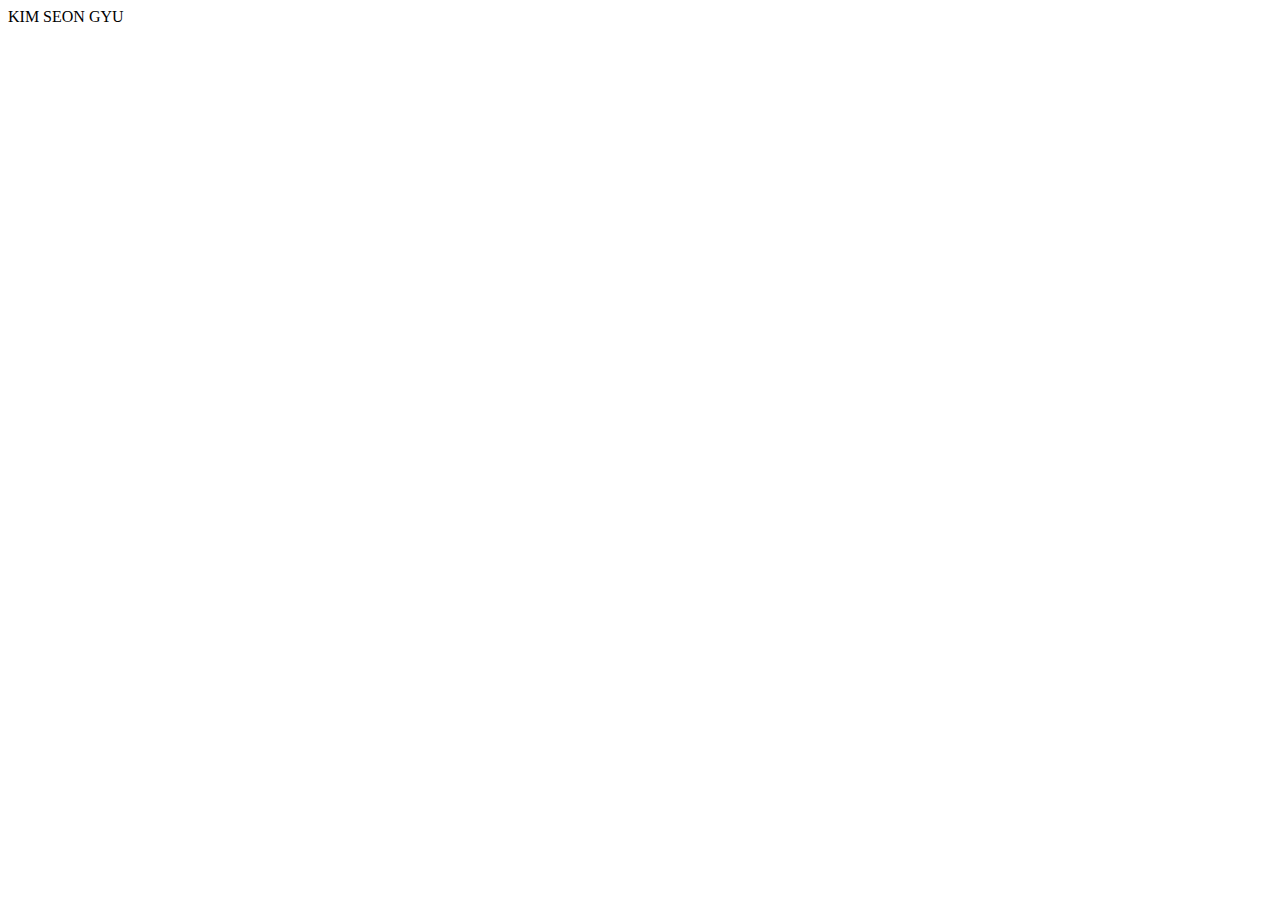
==== index.html @ 933644a3 "Add files via upload" ====
<!DOCTYPE html>
<html lang="ko">
<head>
    <meta charset="UTF-8">
    <meta http-equiv="X-UA-Compatible" content="IE=edge">
    <meta name="viewport" content="width=device-width, initial-scale=1.0">
    <title>  KIM SEON GYU  </title>
</head>
<body>
    KIM SEON GYU 
</body>
</html>
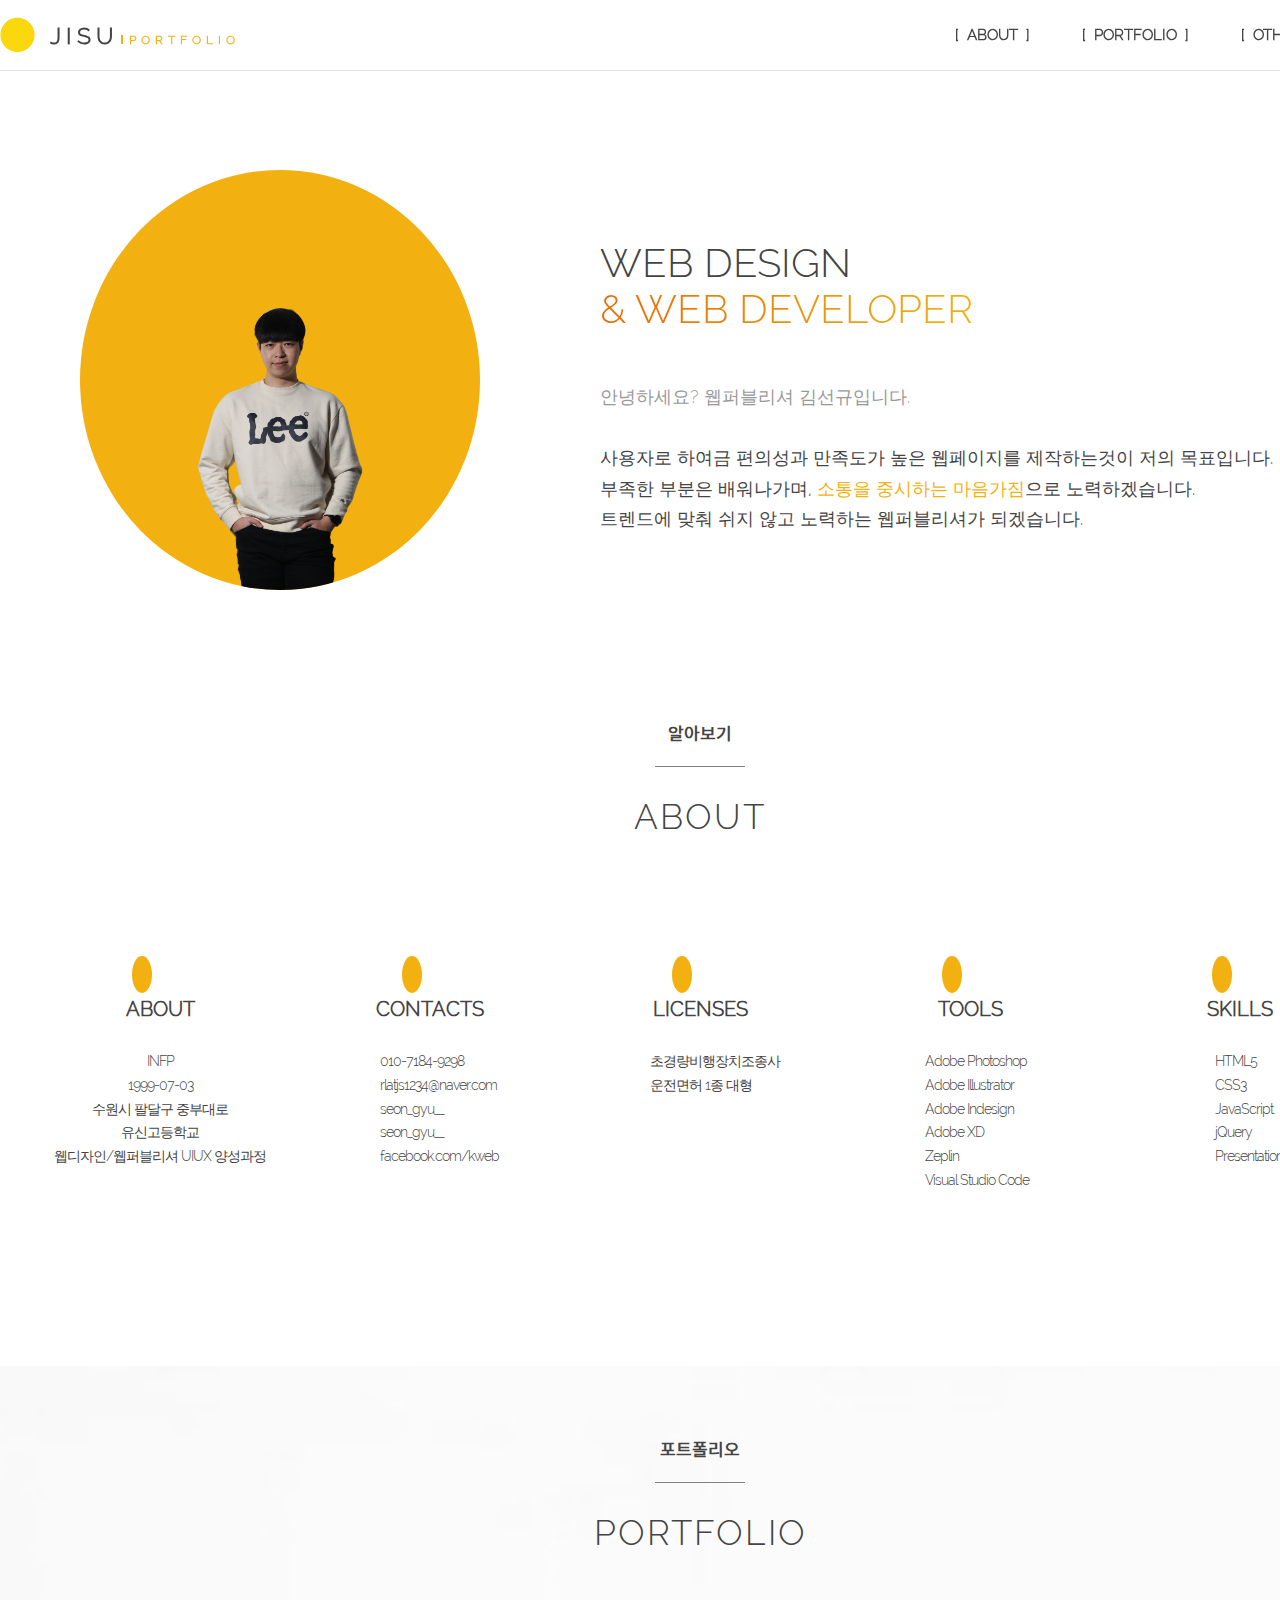
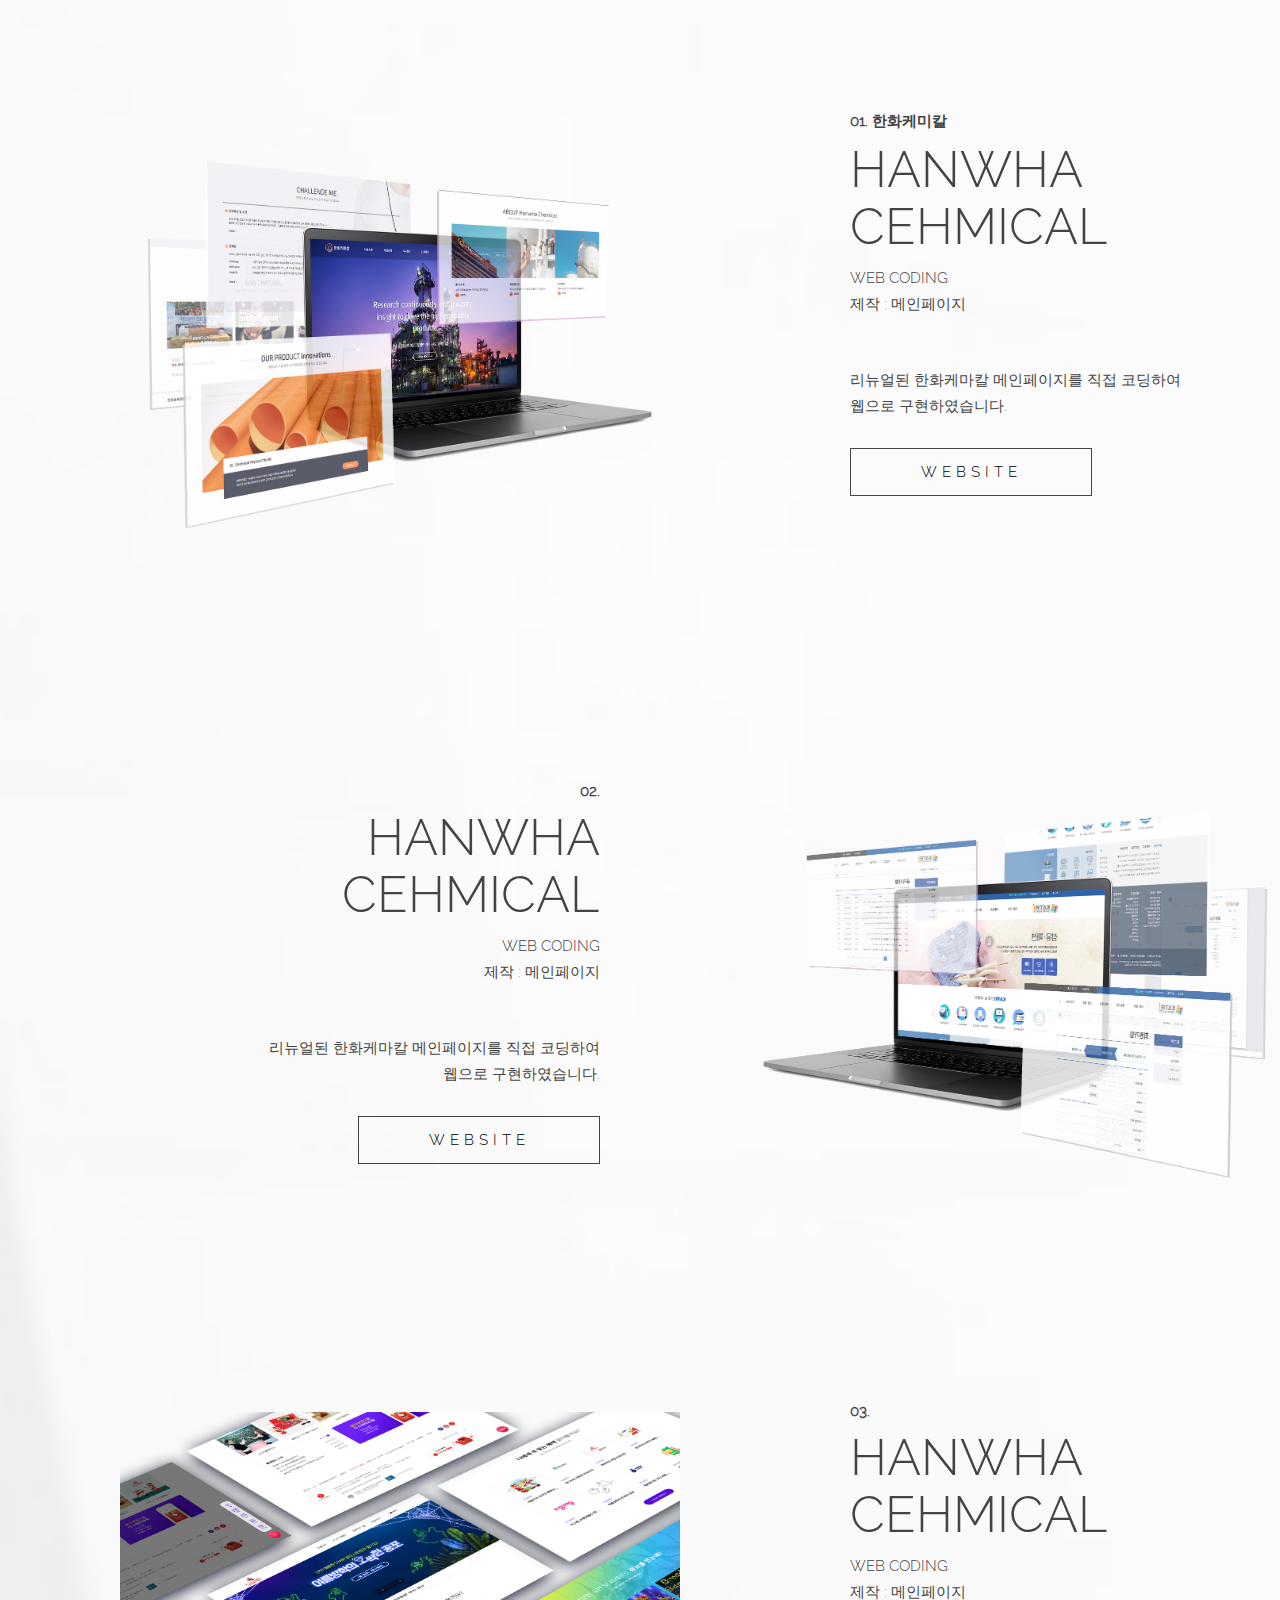
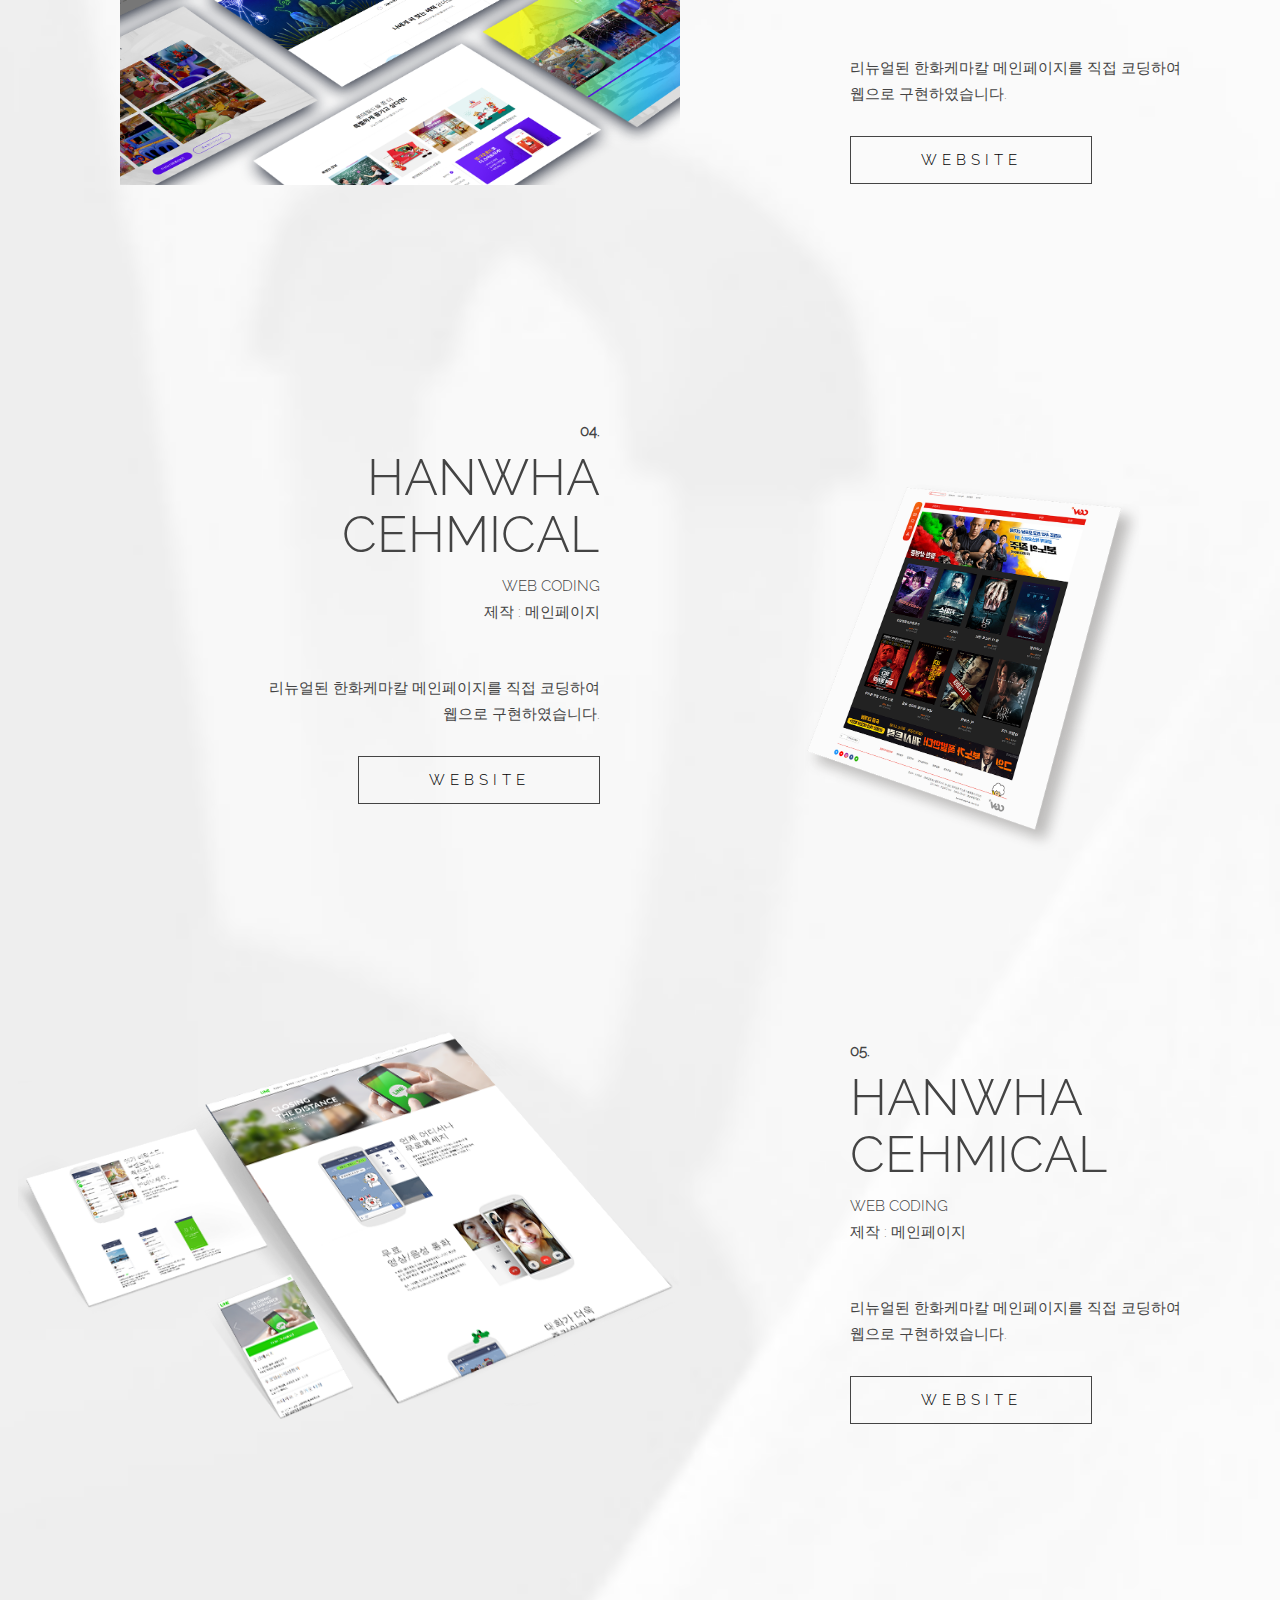
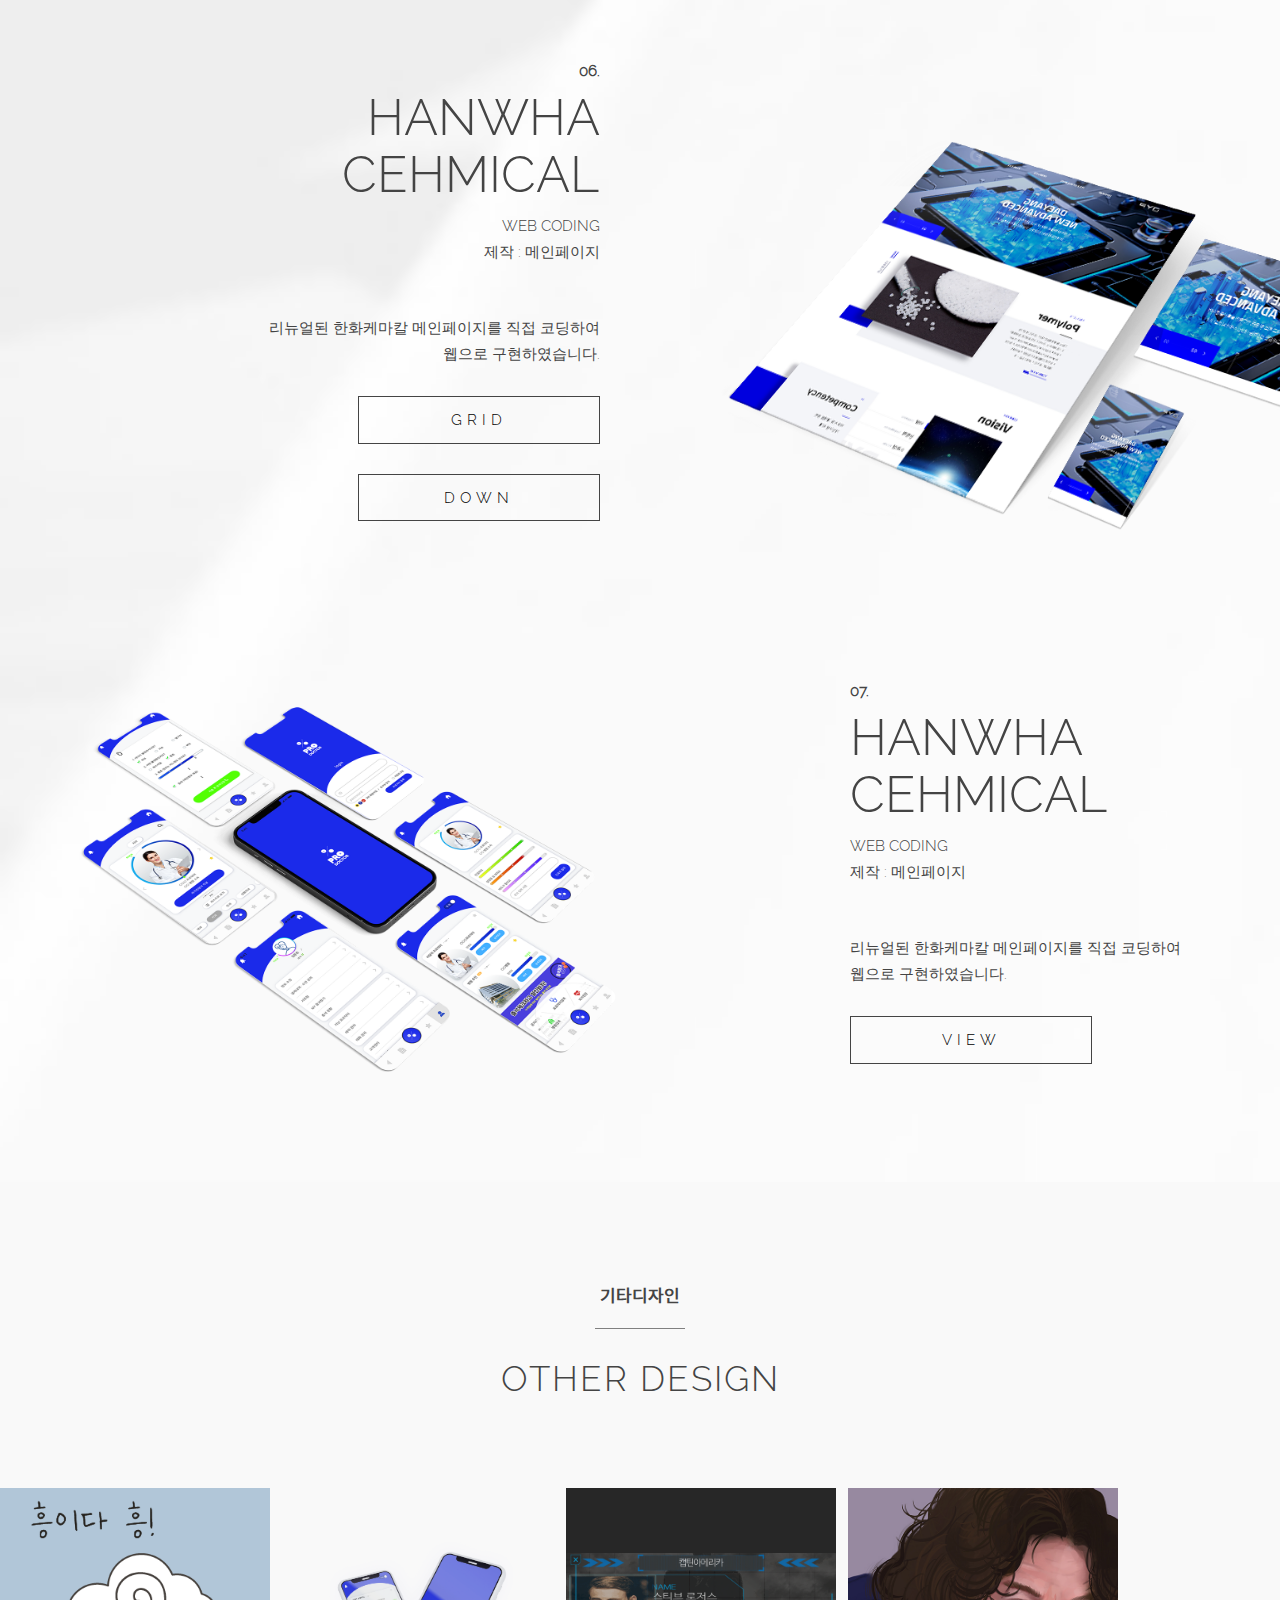
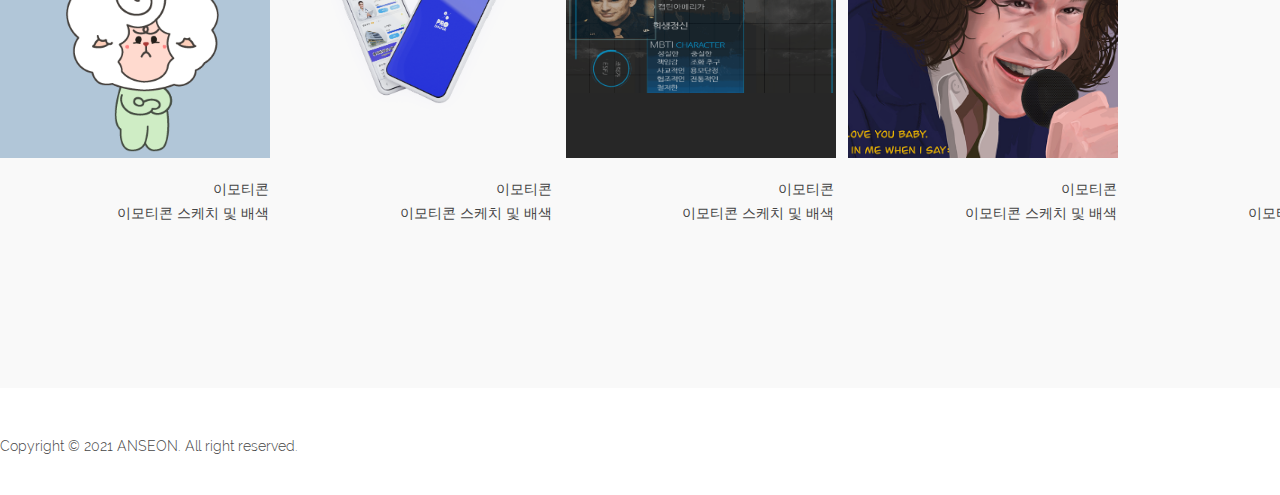
==== commit d3330b83: "Add files via upload" ====
--- a/index.html
+++ b/index.html
@@ -4,9 +4,451 @@
     <meta charset="UTF-8">
     <meta http-equiv="X-UA-Compatible" content="IE=edge">
     <meta name="viewport" content="width=device-width, initial-scale=1.0">
-    <title>  KIM SEON GYU  </title>
-</head>
+    <title> 김선규 - 포트폴리오 </title>
+
+    <link rel="stylesheet" href="http://cdn.jsdelivr.net/npm/xeicon@2.3.3/xeicon.min.css">
+    <link rel="stylesheet" href="./css/style.css">
+    <link rel="shortcut icon" href="./images/fv.png" type="image/x-icon">
+
+    <script src="./js/jquery-1.11.3.js"></script>
+    <!-- 제이쿼리의 animate의 제약사항을 해결해주는 TweenMax -->
+    <script src="https://cdnjs.cloudflare.com/ajax/libs/gsap/1.20.2/TweenMax.min.js"></script>
+    <script src="./js/main.js"></script>
+</head> 
 <body>
-    KIM SEON GYU 
+    <!-- #wrap>header+section#profile+section#skill+section#portfolio+section#etc_main+footer+#popup -->
+    <div id="wrap">
+        <!-- header -->
+        <header>
+            <!-- .header_main>.logo.fl>h1>a>span.logoImg -->
+            <div class="header_main">
+                <!-- logo -->
+                <div class="logo fl">
+                    <h1><a href="index.html"><span class="logoImg"></span>
+                    JISU <span class="pf">PORTFOLIO</span>
+                    </a></h1>
+                </div>
+                <!-- menu -->
+                <!-- ul.nav.fr>li.fl{About} -->
+                <ul class="nav fr">
+                    <li class="fl">[&nbsp;&nbsp;ABOUT&nbsp;&nbsp;]</li>
+                    <li class="fl">[&nbsp;&nbsp;PORTFOLIO&nbsp;&nbsp;]</li>
+                    <li class="fl">[&nbsp;&nbsp;OTHER DESIGN&nbsp;&nbsp;]</li>
+                </ul>
+            </div>
+        </header>
+        <section id="profile">
+           <!-- h2.blind{profile} -->
+           <h2 class="blind">profile</h2>
+           <!-- 사진 + 소개 -->
+           <!-- .profile_main>.p_left.fl -->
+           <div class="profile_main">
+               <!-- 사진 -->
+               <div class="p_left fl">
+                   <h2 class="img blind">사진</h2>
+               </div>
+               <!-- 소개 -->
+               <!-- .p_right.fr>dl>dt+dd -->
+               <div class="p_right fr">
+                   <dl>
+                       <dt> WEB DESIGN <br />
+                        <span>&amp; WEB DEVELOPER </span>
+                       </dt>
+
+                       <dd>
+                        <span class="intro">
+                            안녕하세요?
+                            웹퍼블리셔 김선규입니다. 
+                        </span>
+                        <br />
+                        <br />
+                        사용자로 하여금 편의성과 만족도가 높은 웹페이지를 
+                        제작하는것이 저의 목표입니다. <br />
+                        부족한 부분은 배워나가며, 
+                        <span>소통을 중시하는 마음가짐</span>으로 노력하겠습니다. 
+                        <br />
+                        트렌드에 맞춰 쉬지 않고 노력하는 웹퍼블리셔가 되겠습니다.
+
+                       </dd>
+                   </dl>
+               </div>
+           </div>
+        </section>
+        <section id="skill">
+            <!-- 연락처, sns, 자격증,사용툴, 스킬  -->
+            <div class="skill_main">
+                <h2>알아보기</h2>
+                <h3>ABOUT</h3>
+                <!-- about -->
+                <div class="box about fl"><i class="xi-user-plus xi-2x"></i>
+                        <dl>
+                            <dt>ABOUT</dt>
+                            <dd>INFP</dd>
+                            <dd>1999-07-03</dd>
+                            <dd>수원시 팔달구 중부대로</dd>
+                            <dd>유신고등학교</dd>
+                            <dd>웹디자인/웹퍼블리셔 UIUX 양성과정</dd>
+                        </dl>
+                 </div>
+                <!-- CONTACTS -->
+                <div class="box contacts fl"><i class="xi-comment xi-2x"></i>
+                        <dl>
+                            <dt>CONTACTS</dt>
+                            <dd><i class="xi-call xi-2x"></i>010-7184-9298</dd>
+                            <dd><i class="xi-mail xi-2x"></i>rlatjs1234@naver.com</dd>
+                            <dd><i class="xi-kakaotalk xi-2x"></i>seon_gyu__</dd>
+                            <dd><i class="xi-instagram xi-2x"></i>seon_gyu__</dd>
+                            <dd><i class="xi-facebook-official xi-2x"></i>facebook.com/kweb</dd>
+                        </dl>
+                 </div>
+                <!-- licenses -->
+                <div class="box licenses fl"><i class="xi-book xi-2x"></i>
+                        <dl>
+                            <dt>LICENSES</dt>
+                            <dd>초경량비행장치조종사</dd>
+                            <dd>운전면허 1종 대형</dd>
+                        </dl>
+                 </div>
+                <!-- tools -->
+                <div class="box tools fl"><i class="xi-desktop xi-2x"></i>
+                        <dl>
+                            <dt>TOOLS</dt>
+                            <dd>Adobe Photoshop</dd>
+                            <dd>Adobe Illustrator</dd>
+                            <dd>Adobe Indesign</dd>
+                            <dd>Adobe XD</dd>
+                            <dd>Zeplin</dd>
+                            <dd>Visual Studio Code</dd>
+                        </dl>
+                 </div>
+                <!-- skills -->
+                <div class="box skills fl"><i class="xi-code xi-2x"></i>
+                        <dl>                            
+                            <dt>SKILLS</dt>
+                            <dd>HTML5</dd>
+                            <dd>CSS3</dd>
+                            <dd>JavaScript</dd>
+                            <dd>jQuery</dd>
+                            <dd>Presentation</dd>
+                        </dl>
+                 </div>
+
+            </div>
+        </section>
+        <section id="portfolio">
+            <h2>포트폴리오</h2>
+            <h3>PORTFOLIO</h3>
+            <div class="portfolio_main">
+                <!-- 한화케미칼 : 이미지 왼 -->
+                <dl>
+                    <dt></dt>
+                    <dd>
+                        <h4>01. 한화케미칼</h4>
+                        <h5>HANWHA <br /> CEHMICAL</h5>
+                        <p>
+                            WEB CODING <br />
+                            제작 : 메인페이지 <br /><br /><br />
+                            리뉴얼된 한화케마칼 메인페이지를 직접 코딩하여 <br />
+                            웹으로 구현하였습니다.
+                        </p>
+                        <p class="site_btn">
+                            <a href="https://honeyna.github.io/hanhwa" target="_blank">WEBSITE</a>
+                        </p>
+                    </dd>
+                </dl>
+                
+                <!-- 의류시험연구원 : 이미지 오-->
+                <dl>
+                    <dt></dt>
+                    <dd>
+                        <h4>02.</h4>
+                        <h5>HANWHA <br /> CEHMICAL</h5>
+                        <p>
+                            WEB CODING <br />
+                            제작 : 메인페이지 <br /><br /><br />
+                            리뉴얼된 한화케마칼 메인페이지를 직접 코딩하여 <br />
+                            웹으로 구현하였습니다.
+                        </p>
+                        <p class="site_btn">
+                            <a href="https://honeyna.github.io/hanhwa" target="_blank">WEBSITE</a>
+                        </p>
+                    </dd>
+                </dl>
+                <!-- 롯데월드 : 이미지 왼 -->
+                <dl>
+                    <dt></dt>
+                    <dd>
+                        <h4>03.</h4>
+                        <h5>HANWHA <br /> CEHMICAL</h5>
+                        <p>
+                            WEB CODING <br />
+                            제작 : 메인페이지 <br /><br /><br />
+                            리뉴얼된 한화케마칼 메인페이지를 직접 코딩하여 <br />
+                            웹으로 구현하였습니다.
+                        </p>
+                        <p class="site_btn">
+                            <a href="https://honeyna.github.io/hanhwa" target="_blank">WEBSITE</a>
+                        </p>
+                    </dd>
+                </dl>
+                <!-- CGV : 이미지 오 -->
+                <dl>
+                    <dt></dt>
+                    <dd>
+                        <h4>04.</h4>
+                        <h5>HANWHA <br /> CEHMICAL</h5>
+                        <p>
+                            WEB CODING <br />
+                            제작 : 메인페이지 <br /><br /><br />
+                            리뉴얼된 한화케마칼 메인페이지를 직접 코딩하여 <br />
+                            웹으로 구현하였습니다.
+                        </p>
+                        <p class="site_btn">
+                            <a href="https://honeyna.github.io/hanhwa" target="_blank">WEBSITE</a>
+                        </p>
+                    </dd>
+                </dl>
+                <!-- 라인 : 이미지 왼 -->
+                <dl>
+                    <dt></dt>
+                    <dd>
+                        <h4>05.</h4>
+                        <h5>HANWHA <br /> CEHMICAL</h5>
+                        <p>
+                            WEB CODING <br />
+                            제작 : 메인페이지 <br /><br /><br />
+                            리뉴얼된 한화케마칼 메인페이지를 직접 코딩하여 <br />
+                            웹으로 구현하였습니다.
+                        </p>
+                        <p class="site_btn">
+                            <a href="https://honeyna.github.io/hanhwa" target="_blank">WEBSITE</a>
+                        </p>
+                    </dd>
+                </dl>
+                <!-- 대양신소재: 이미지 오 (PSD) -->
+                <dl>
+                    <dt></dt>
+                    <dd>
+                        <h4>06.</h4>
+                        <h5>HANWHA <br /> CEHMICAL</h5>
+                        <p>
+                            WEB CODING <br />
+                            제작 : 메인페이지 <br /><br /><br />
+                            리뉴얼된 한화케마칼 메인페이지를 직접 코딩하여 <br />
+                            웹으로 구현하였습니다.
+                        </p>
+                        <p class="site_btn">
+                            <a href="https://honeyna.github.io/down/grid" target="_blank">GRID</a>
+                            <a href="https://honeyna.github.io/down/grid/psd.zip" target="_blank">DOWN</a>
+                        </p>
+                    </dd>
+                </dl>
+                <!-- 앱이름 : 이미지 왼 -->
+                <dl>
+                    <dt></dt>
+                    <dd>
+                        <h4>07.</h4>
+                        <h5>HANWHA <br /> CEHMICAL</h5>
+                        <p>
+                            WEB CODING <br />
+                            제작 : 메인페이지 <br /><br /><br />
+                            리뉴얼된 한화케마칼 메인페이지를 직접 코딩하여 <br />
+                            웹으로 구현하였습니다.
+                        </p>
+                        <p class="site_btn">
+                            <a href="https://honeyna.github.io/appname/" target="_blank">VIEW</a>
+                        </p>
+                    </dd>
+                </dl>
+            </div>
+        </section>
+        <section id="etc">
+            <!-- 기타디자인 -->
+            <h2>기타디자인</h2>
+            <h3>OTHER DESIGN</h3>
+            <div class="etc_main">
+                <!-- 1 -->                
+                <dl class="etc_1 fl">
+                    <dt>
+                        <p><strong>자세히보기</strong></p>
+                        <i></i>
+                    </dt>
+                    <dd>
+                       <span>이모티콘</span> <br />
+                       이모티콘 스케치 및 배색
+                    </dd>
+                </dl>
+
+                <!-- 2 -->                
+                <dl class="etc_2 fl">
+                    <dt>
+                        <p><strong>자세히보기</strong></p>
+                        <i></i>
+                    </dt>
+                    <dd>
+                       <span>이모티콘</span> <br />
+                       이모티콘 스케치 및 배색
+                    </dd>
+                </dl>
+
+                <!-- 3 -->                
+                <dl class="etc_3 fl">
+                    <dt>
+                        <p><strong>자세히보기</strong></p>
+                        <i></i>
+                    </dt>
+                    <dd>
+                       <span>이모티콘</span> <br />
+                       이모티콘 스케치 및 배색
+                    </dd>
+                </dl>
+
+                <!-- 4 -->                
+                <dl class="etc_4 fl">
+                    <dt>
+                        <p><strong>자세히보기</strong></p>
+                        <i></i>
+                    </dt>
+                    <dd>
+                       <span>이모티콘</span> <br />
+                       이모티콘 스케치 및 배색
+                    </dd>
+                </dl>
+
+                <!-- 5 -->                
+                <dl class="etc_5 fl">
+                    <dt>
+                        <p><strong>자세히보기</strong></p>
+                        <i></i>
+                    </dt>
+                    <dd>
+                       <span>이모티콘</span> <br />
+                       이모티콘 스케치 및 배색
+                    </dd>
+                </dl>
+
+            </div>
+        </section>
+
+        <footer>
+           <div class="footer_main">
+               <!-- btn -->
+               <img src="./images/btn_top.png" alt="최상단으로 가기 버튼"
+                class="btn_top">
+               <!-- phone.mail -->
+               <!-- ul.sns>li.fl*3>a -->
+               <ul class="sns">
+                   <li class="fl"><a href="tel:010-2627-1315"><i class="xi-mobile"></i></a></li>
+                   <li class="fl"><a href="75595@naver.com"><i class="xi-naver"></i></a></li>
+                   <li class="fl"><a href="suanseon7@gmail.com"><i class="xi-gmail"></i></a></li>
+               </ul>
+               <!-- copyright -->
+               <div class="copy">
+                   <p>
+                       Copyright &copy; 2021 ANSEON. All right reserved.
+                   </p>
+               </div>
+            </div>
+        </footer>
+        <!-- 기타디자인 박스슬라이드 팝업 -->
+        
+		
+        <div id="popup">
+            <div class="popup_main">
+                <!-- popup bg -->
+				
+				
+                <div class="bg">
+                    <p class="close">
+                        팝업창을 닫으시려면 아무 곳이나 클릭하세요.
+                    </p>
+                </div>
+				
+				
+				
+                <!-- popup1 -->
+                <div id="popup1">
+                    <!-- 이전버튼 -->
+                    <button class="prev" title="이전버튼">&#60;</button>
+                    <ul class="popList">
+                        <li class="popImg fl"><img src="./images/emo/emo1.png" alt="이모티콘 배색1"></li>
+                        <li class="popImg fl"><img src="./images/emo/emo2.png" alt="이모티콘 배색2"></li>
+                        <li class="popImg fl"><img src="./images/emo/emo3.jpg" alt="이모티콘 목업1"></li>
+                        <li class="popImg fl"><img src="./images/emo/emo4.jpg" alt="이모티콘 목업2"></li>
+
+                    </ul>
+                    <!-- 다음버튼 -->
+                    <button class="next" title="다음버튼">&#62;</button>
+                </div>
+				
+				
+				
+				
+				
+                <!-- popup2 -->
+                <div id="popup2">
+                    <!-- 이전버튼 -->
+                    <button class="prev" title="이전버튼">&#60;</button>
+                    <ul class="popList">
+                        <li class="popImg fl"><img src="./images/app/app1.png" alt="app1"></li>
+                        <li class="popImg fl"><img src="./images/app/app2.png" alt="app2"></li>
+                        <li class="popImg fl"><img src="./images/app/app3.png" alt="app3"></li>
+                        <li class="popImg fl"><img src="./images/app/app4.png" alt="app4"></li>
+                        <li class="popImg fl"><img src="./images/app/app5.png" alt="app5"></li>
+
+                    </ul>
+                    <!-- 다음버튼 -->
+                    <button class="next" title="다음버튼">&#62;</button>
+                </div>
+                <!-- popup3 -->
+                <div id="popup3">
+                    <!-- 이전버튼 -->
+                    <button class="prev" title="이전버튼">&#60;</button>
+                    <ul class="popList">
+                        <li class="popImg fl"><video src="./images/ppt/ppt1.mp4" type="video/mp4" controls autoplay muted loop></video></li>
+                        <li class="popImg fl"><video src="./images/ppt/ppt2.mp4" type="video/mp4" controls autoplay muted loop></video></li>
+                        <li class="popImg fl"><video src="./images/ppt/ppt3.mp4" type="video/mp4" controls autoplay muted loop></video></li>
+                        <li class="popImg fl"><video src="./images/ppt/ppt4.mp4" type="video/mp4" controls autoplay muted loop></video></li>
+                        <li class="popImg fl"><video src="./images/ppt/ppt5.mp4" type="video/mp4" controls autoplay muted loop></video></li>
+                    </ul>
+                    <!-- 다음버튼 -->
+                    <button class="next" title="다음버튼">&#62;</button>
+                </div>
+                <!-- popup4 -->
+                <div id="popup4">
+                    <!-- 이전버튼 -->
+                    <button class="prev" title="이전버튼">&#60;</button>
+                    <ul class="popList">
+                        <li class="popImg fl"><img src="./images/drawing/d1.jpg" alt="drawing1"></li>
+                        <li class="popImg fl"><img src="./images/drawing/d2.jpg" alt="drawing2"></li>
+                        <li class="popImg fl"><img src="./images/drawing/d3.jpg" alt="drawing3"></li>
+                        <li class="popImg fl"><img src="./images/drawing/d4.jpg" alt="drawing4"></li>
+                        <li class="popImg fl d5"><img src="./images/drawing/d5.png" alt="drawing5"></li>
+
+                    </ul>
+                    <!-- 다음버튼 -->
+                    <button class="next" title="다음버튼">&#62;</button>
+                </div>
+				
+				
+				
+                <!-- popup5 -->
+                <div id="popup5">
+                    <!-- 이전버튼 -->
+                    <button class="prev" title="이전버튼">&#60;</button>
+                    <ul class="popList">
+                        <li class="popImg fl"><img src="./images/brand/logo1.jpg" alt="branding1"></li>
+                        <li class="popImg fl"><img src="./images/brand/logo2.jpg" alt="branding2"></li>
+                        <li class="popImg fl"><img src="./images/brand/logo3.jpg" alt="branding3"></li>
+
+                    </ul>
+                    <!-- 다음버튼 -->
+                    <button class="next" title="다음버튼">&#62;</button>
+                </div>
+
+            </div>
+        </div>
+		
+    </div>
 </body>
 </html>--- a/css/style.css
+++ b/css/style.css
@@ -0,0 +1,345 @@
+@charset "UTF-8";
+
+/* reset */
+*{margin: 0;padding: 0;}
+ul, li{margin: 0;padding: 0; list-style: none;}
+a{text-decoration: none;}
+.blind {position:absolute; top:0; left:0; overflow:hidden; text-indent:-9999999px; width: 0; height: 0; font-size:0;}
+
+/* 영문폰트연결 */
+body {font: normal 15px 'RalewayL'; color:#444;}
+@font-face {font-family: 'RalewayL'; src: url(../font/Raleway-Light.ttf);}
+@font-face {font-family: 'RalewayT'; src: url(../font/Raleway-Thin.ttf);}
+@font-face{font-family: 'SpoqaB'; src:url(../font/SpoqaHanSansBold.ttf);}
+@font-face{font-family: 'SpoqaL'; src:url(../font/SpoqaHanSansLight.ttf), url(../font/NanumSquare_acR.ttf), url(../font/SpoqaHanSansLight.woff);}
+@font-face{font-family: 'SpoqaR'; src:url(../font/SpoqaHanSansRegular.ttf), url(../font/SanumSquare_acR.ttf), url(../font/SpoqaHanSansRegular.woff);}
+
+/* 정렬 */
+.fl{float: left;}
+.fr{float: right;}
+
+#wrap{width: 100%; margin: 0 auto; }
+
+/* header */
+#wrap header {width: 100%; position: fixed; border-bottom: 1px solid #e6e6e6;
+background: #fff; z-index: 999;
+}
+#wrap header .header_main{width: 1400px; height: 70px; margin: 0 auto;
+position: relative;
+}
+.header_main .logo {margin-top: 23px;}
+.header_main .logo h1{font-size:23px; letter-spacing:5px; padding-left: 50px;}
+.header_main .logo h1 .logoImg {width: 35px; height: 35px; position: absolute;
+left: 0; top: 50%; transform: translate(0,-50%); border-radius:50%;
+background: url("../images/logo.png") no-repeat;
+background-size: 35px;
+}
+
+.header_main .logo h1 a {color:#444;}
+.header_main .logo h1 a span{color:#f2b111;}
+.header_main .logo h1 a span.pf{
+    font-size: 12px; position: relative;
+}
+.header_main .logo h1 a span.pf:before {
+    content:''; display: block; position: absolute; top: 2px;
+    left: -8px; width: 2px; height: 9px; background: #f2b111;
+}
+
+/* menu */
+.header_main ul.nav li {padding: 26px; color: #444; 
+font-size: 15px; font-weight: bold; cursor:pointer;}
+.header_main ul.nav li.on {color: #f2b111;}
+.header_main ul.nav li.on2 {border-bottom: 3px solid #f2b111;}
+
+/* profile */
+section#profile{width: 100%; padding-top: 100px;}
+section#profile .profile_main {width: 1300px; margin: 0 auto; 
+padding: 70px 0; overflow: hidden;}
+
+/* 사진 */
+section#profile .profile_main .p_left {width: 500px; padding-left: 30px;}
+section#profile .profile_main .p_left .img{width: 400px; height: 400px;
+border-radius: 50%; background: #f2b111; position: relative;
+overflow: hidden; border:0; 
+}
+
+section#profile .profile_main .p_left .img:after{content: '';
+display: block; width: 400px;
+height: 400px; border-radius: 50%; 
+background: url('../images/me.png')no-repeat -0px 10px; 
+background-size: 400px; position: absolute; 
+bottom: -10px; left: 0px;  }
+
+section#profile .profile_main .p_right {width: 750px;}
+section#profile .profile_main .p_right dl{
+    padding-top: 70px; padding-left: 50px;
+}
+section#profile .profile_main .p_right dl dt{
+    font-size: 40px; margin-bottom: 30px;
+}
+section#profile .profile_main .p_right dl dt span{ 
+    background: linear-gradient(to left,#f2b111, #e76c06 );
+    -webkit-background-clip: text; 
+    -webkit-text-fill-color:transparent;}
+   
+    
+
+section#profile .profile_main .p_right dl dd{margin-top: 50px;
+font-size: 18px; line-height: 1.7;
+}
+section#profile .profile_main .p_right dl span{
+    color: #f2b111;
+}
+section#profile .profile_main .p_right dl span.intro{
+    color: #999;
+}
+
+/* 전체타이틀 */
+
+section h2 {font-size: 17px; margin: 0 auto;
+border-bottom: 1px solid gray; width: 90px; padding-bottom: 20px;
+font-family: "SpoqaR"; text-align: center;
+}
+section h3 {font-size: 35px ; text-align: center; margin-top: 30px;
+margin-bottom: 30px; letter-spacing: 2px; font-weight: 100;}
+
+/* 소개 - skill */
+section#skill {width: 100%; padding: 0 0 60px 0;}
+
+section#skill .skill_main{width: 1400px;
+overflow: hidden; margin: 0 auto; padding: 60px 0;
+}
+
+section#skill .skill_main .box{width: 220px; 
+height: 280px; position: relative; margin-top: 100px;
+margin-left: 50px; }
+section#skill .skill_main .box>i{
+  color:#fff;  background: #f2b111; border-radius: 50%;
+  width: 33px; height: 33px; margin-bottom: 10px;
+  margin-left: 82px;  padding: 10px; text-align: center;
+}
+section#skill .skill_main .box dl dt{font-size: 20px;
+margin-bottom: 30px; padding-top: 15px; text-align: center;
+width: 100%; font-weight: bold;}
+section#skill .skill_main .box dl dd{
+    position: relative; font-size: 14px; 
+    line-height: 1.7; text-align: left;
+    letter-spacing: -1px; padding-top: 0; padding-left: 0;
+}
+section#skill .skill_main .box.about dl dd {text-align: center;}
+section#skill .skill_main .box.contacts dl dd {padding-left: 60px;}
+section#skill .skill_main .box.licenses dl dd {padding-left: 60px;}
+section#skill .skill_main .box.tools dl dd {padding-left: 65px;}
+section#skill .skill_main .box.skills dl dd {padding-left: 85px;}
+
+/* icon */
+section#skill .skill_main .box.contacts dl dd i {
+    position: absolute; left: 30px; 
+    color: #a7a7a7; font-size: 16px; padding-top: 4px;
+}
+
+/* portfolio */
+section#portfolio {min-width: 1400px; width: 100%; 
+position: relative; 
+background: url("../images/pf/pf-bg.jpg");
+background-size: cover; padding-top: 70px;
+}
+section#portfolio .portfolio_main{
+    width: 1400px; margin: 0 auto; padding: 30px 0;
+}
+section#portfolio .portfolio_main dl dt{
+    width: 700px; height: 620px;
+}
+/* pf_01 */
+.portfolio_main dl:nth-child(1){position: relative;}
+.portfolio_main dl:nth-child(1) dt{
+    background: url("../images/pf/pf1.png")no-repeat 120px 120px;
+    background-size: 85%;
+}
+.portfolio_main dl:nth-child(1) dd{position: absolute; top: 100px;
+right: 100px; width: 450px;}
+.portfolio_main dl:nth-child(1) dd h4{font-size: 15px; margin-bottom: 10px;}
+.portfolio_main dl:nth-child(1) dd h5{font-size: 50px; margin-bottom: 10px;
+    font-weight: 100;}
+.portfolio_main dl:nth-child(1) dd p{font-size: 15px; line-height: 1.7;}
+.portfolio_main dl:nth-child(1) dd p.site_btn a{display: block; 
+width: 100px; padding: 10px 70px; 
+margin-top: 30px; text-align: center; color: #000; transition: .5s;
+letter-spacing: 5px; border:1px solid #444;
+}
+.portfolio_main dl:nth-child(1) dd p.site_btn a:hover{
+    border:1px solid #f2b111; color: #f2b111;
+}
+
+
+/* pf_02 */
+
+.portfolio_main dl:nth-child(2){position: relative;}
+.portfolio_main dl:nth-child(2) dt{
+    background: url('../images/pf/pf2.png') no-repeat 0 150px; 
+background-size: 85%; float: right;}
+
+.portfolio_main dl:nth-child(2) dd{position: absolute; top: 100px; 
+left: 100px;width: 450px;
+ margin-top: 50px; margin-left: 50px; text-align: right;}
+ 
+ 
+.portfolio_main dl:nth-child(2) dd h4{font-size: 15px; margin-bottom: 10px;}
+.portfolio_main dl:nth-child(2) dd h5{font-size: 50px; margin-bottom: 10px;
+    font-weight: 100;}
+.portfolio_main dl:nth-child(2) dd p{font-size: 15px; line-height: 1.7;}
+.portfolio_main dl:nth-child(2) dd p.site_btn a{display: block; 
+width: 100px; padding: 10px 70px; 
+margin-top: 30px; text-align: center; color: #000; transition: .5s;
+letter-spacing: 5px; border:1px solid #444; float: right;
+}
+.portfolio_main dl:nth-child(2) dd p.site_btn a:hover{
+    border:1px solid #f2b111; color: #f2b111;
+}
+
+
+
+/* pf-03 */
+
+#wrap section#portfolio .portfolio_main dl:nth-child(3){position: relative;clear: both;}
+#wrap section#portfolio .portfolio_main dl:nth-child(3) dt{background: url("../images/pf/pf3.png") no-repeat 120px 160px; background-size: 80%;}
+#wrap section#portfolio .portfolio_main dl:nth-child(3) dd{position: absolute; top: 100px; right: 100px;width: 450px; margin-top: 50px; margin-left: 50px;}
+#wrap section#portfolio .portfolio_main dl:nth-child(3) dd h4{font-size: 15px; margin-bottom: 10px;}
+#wrap section#portfolio .portfolio_main dl:nth-child(3) dd h5{font-size: 50px; margin-bottom: 10px; font-weight: 100;}
+#wrap section#portfolio .portfolio_main dl:nth-child(3) dd p{font-size: 15px; line-height: 1.7;}
+#wrap section#portfolio .portfolio_main dl:nth-child(3) dd p.site_btn a{display: block; width: 100px; padding: 10px 70px; margin-top: 30px; text-align: center; color: #000; transition: .5s; letter-spacing: 5px; border: 1px solid #444;}
+#wrap section#portfolio .portfolio_main dl:nth-child(3) dd p.site_btn a:hover{border: 1px solid #f2b111; color: #f2b111;}
+/* pf-04 */
+#wrap section#portfolio .portfolio_main dl:nth-child(4){position: relative;}
+#wrap section#portfolio .portfolio_main dl:nth-child(4) dt{background: url("../images/pf/pf4.png") no-repeat 0 190px; background-size: 75%; float: right;}
+#wrap section#portfolio .portfolio_main dl:nth-child(4) dd{position: absolute; top: 100px; left: 100px;width: 450px; margin-top: 50px; margin-left: 50px; text-align: right;}
+#wrap section#portfolio .portfolio_main dl:nth-child(4) dd h4{font-size: 15px; margin-bottom: 10px;}
+#wrap section#portfolio .portfolio_main dl:nth-child(4) dd h5{font-size: 50px; margin-bottom: 10px; font-weight: 100;} 
+#wrap section#portfolio .portfolio_main dl:nth-child(4) dd p{font-size: 15px; line-height: 1.7;}
+#wrap section#portfolio .portfolio_main dl:nth-child(4) dd p.site_btn a{display: block; width: 100px; padding: 10px 70px; margin-top: 30px; text-align: center; color: #000; transition: .5s; letter-spacing: 5px; border: 1px solid #444;float: right;}
+#wrap section#portfolio .portfolio_main dl:nth-child(4) dd p.site_btn a:hover{border: 1px solid #f2b111; color: #f2b111;}
+/* pf-05 */
+#wrap section#portfolio .portfolio_main dl:nth-child(5){position: relative;clear: both;}
+#wrap section#portfolio .portfolio_main dl:nth-child(5) dt{background: url("../images/pf/pf5.png") no-repeat center 100px; background-size: 95%;}
+#wrap section#portfolio .portfolio_main dl:nth-child(5) dd{position: absolute; top: 100px; right: 100px;width: 450px; margin-top: 50px; margin-left: 50px;}
+#wrap section#portfolio .portfolio_main dl:nth-child(5) dd h4{font-size: 15px; margin-bottom: 10px;}
+#wrap section#portfolio .portfolio_main dl:nth-child(5) dd h5{font-size: 50px; margin-bottom: 10px; font-weight: 100;}
+#wrap section#portfolio .portfolio_main dl:nth-child(5) dd p{font-size: 15px; line-height: 1.7;}
+#wrap section#portfolio .portfolio_main dl:nth-child(5) dd p.site_btn a{display: block; width: 100px; padding: 10px 70px; margin-top: 30px; text-align: center; color: #000; transition: .5s; letter-spacing: 5px; border: 1px solid #444;}
+#wrap section#portfolio .portfolio_main dl:nth-child(5) dd p.site_btn a:hover{border: 1px solid #f2b111; color: #f2b111;}
+/* pf-06 */
+#wrap section#portfolio .portfolio_main dl:nth-child(6){position: relative;}
+#wrap section#portfolio .portfolio_main dl:nth-child(6) dt{background: url("../images/pf/pf6.png") no-repeat center 190px; background-size: 95%; float: right;}
+#wrap section#portfolio .portfolio_main dl:nth-child(6) dd{position: absolute; top: 100px; left: 100px;width: 450px; margin-top: 50px; margin-left: 50px; text-align: right;}
+#wrap section#portfolio .portfolio_main dl:nth-child(6) dd h4{font-size: 15px; margin-bottom: 10px;}
+#wrap section#portfolio .portfolio_main dl:nth-child(6) dd h5{font-size: 50px; margin-bottom: 10px; font-weight: 100;}
+#wrap section#portfolio .portfolio_main dl:nth-child(6) dd p{font-size: 15px; line-height: 1.7;}
+#wrap section#portfolio .portfolio_main dl:nth-child(6) dd p.site_btn a{display: block; width: 100px; padding: 10px 70px; margin-top: 30px; text-align: center; color: #000; transition: .5s; letter-spacing: 5px; border: 1px solid #444;float: right;}
+#wrap section#portfolio .portfolio_main dl:nth-child(6) dd p.site_btn a:hover{border: 1px solid #f2b111; color: #f2b111;}
+/* pf-07 */
+#wrap section#portfolio .portfolio_main dl:nth-child(7){position: relative;clear: both;}
+#wrap section#portfolio .portfolio_main dl:nth-child(7) dt{background: url("../images/pf/pf7.png") no-repeat center 160px; background-size: 85%;}
+#wrap section#portfolio .portfolio_main dl:nth-child(7) dd{position: absolute; top: 100px; right: 100px;width: 450px; margin-top: 50px; margin-left: 50px;}
+#wrap section#portfolio .portfolio_main dl:nth-child(7) dd h4{font-size: 15px; margin-bottom: 10px;}
+#wrap section#portfolio .portfolio_main dl:nth-child(7) dd h5{font-size: 50px; margin-bottom: 10px; font-weight: 100;}
+#wrap section#portfolio .portfolio_main dl:nth-child(7) dd p{font-size: 15px; line-height: 1.7;}
+#wrap section#portfolio .portfolio_main dl:nth-child(7) dd p.site_btn a{display: block; width: 100px; padding: 10px 70px; margin-top: 30px; text-align: center; color: #000; transition: .5s; letter-spacing: 5px; border: 1px solid #444;}
+#wrap section#portfolio .portfolio_main dl:nth-child(7) dd p.site_btn a:hover{border: 1px solid #f2b111; color: #f2b111;}
+
+
+
+
+/* section etc - 기타디자인 */
+section#etc{width: 100%; overflow: hidden; background: #f9f9f9; padding: 100px 0;}
+section#etc .etc_main{width: 1400px; height: 400px; margin: 0 auto; overflow: hidden;
+     padding-top: 60px;}
+section#etc .etc_main dl{width: 19.2%; margin-right: 1%; position: relative; cursor: pointer;}
+section#etc .etc_main dl:last-child{margin-right: 0; }
+section#etc .etc_main dl dt{position: relative; width: 270px; height: 270px; overflow: hidden;}
+section#etc .etc_main dl dt p{width: 100%; height: 100%; transition: .5s;}
+section#etc .etc_main dl dt p:before{content: ''; position: absolute; top: 0;left:
+     0;width: 0; height: 100%;background: rgba(28, 28, 28, 0.9); opacity: 0.7;
+      z-index: 999; transition: .6s;}
+section#etc .etc_main dl:hover dt p:before{width: 100%; }
+/* 자세히보기 */
+section#etc .etc_main dl dt p strong{position: absolute; top: 50%; 
+    left: 50%; transform: translate(-50%, -50%); padding: 5px 10px; color: #f2b111; border: 2px solid #f2b111; border-radius: 50px; transition: .6s; z-index: 9999; opacity: 0;}
+section#etc .etc_main dl:hover dt p strong{opacity: 1; }
+
+section#etc .etc_main dl.etc_1 dt i{position: absolute; top: 0;left: 0; width: 100%; height: 100%; background: url('../images/emo/thum.png') no-repeat center; background-size: cover; }
+section#etc .etc_main dl.etc_2 dt i{position: absolute; top: 0;left: 0; width: 100%; height: 100%; background: url('../images/app/thum.png') no-repeat -40px 35px; background-size: 120%; }
+section#etc .etc_main dl.etc_3 dt i{position: absolute; top: 0;left: 0; width: 100%; height: 100%; background: url('../images/ppt/ppt1.gif') no-repeat center; background-size: 100%; }
+section#etc .etc_main dl.etc_4 dt i{position: absolute; top: 0;left: 0; width: 100%; height: 100%; background: url('../images/drawing/d1.jpg') no-repeat center; background-size: cover; }
+section#etc .etc_main dl.etc_5 dt i{position: absolute; top: 0;left: 0; width: 100%; height: 100%; background: url('../images/brand/logo1.jpg') no-repeat -200px 0; background-size: 200%; }
+section#etc .etc_main dl.etc_3 dt{background: rgb(39, 39, 39);}
+section#etc .etc_main dl dd{padding: 20px 0; font-size: 14px; line-height: 1.7; text-align: right;}
+section#etc .etc_main dl dd span{font-weight: normal;}
+
+
+/* 하단화살표 */
+.btn_top{position: fixed; right: 2%; bottom: 7%; 
+    width: 50px; height: 50px;cursor: pointer; display: none; z-index: 99;}
+
+    
+#wrap footer{width: 100%;}
+#wrap footer .footer_main{width: 1400px; margin: 0 auto;}
+#wrap footer .footer_main ul.sns{width: 1400px; margin: 0 auto; overflow: hidden; margin-top: 20px;}
+#wrap footer .footer_main ul.sns li{margin-right: 20px;}
+#wrap footer .footer_main ul.sns li:last-child{margin-right: 0;}
+#wrap footer .footer_main ul.sns li a{color: #444;}
+#wrap footer .footer_main ul.sns li a i{font-size: 25px;}
+#wrap footer .footer_main .copy{width: 100%; padding: 30px 0 41px 0;}
+#wrap footer .footer_main .copy p{font-size: 14px;}
+
+
+/* popup all */
+#wrap #popup{width: 100%; margin: 0 auto; }
+#wrap #popup .popup_main{width: 100%; margin: 0 auto; }
+#wrap #popup .popup_main .bg{ position: fixed; top: 0;right: 0; 
+    left: 0;bottom: 0; background: rgba(0, 0, 0, 0.7); z-index: 99999; display: none;}
+
+#wrap #popup .popup_main .bg p.close{position: fixed; bottom: 5%;
+     left: 50%; transform: translate(-50%,0); color: #ebe9e9; font-size: 13px; font-weight: 100; z-index: 999999;}
+
+/* popup1 */
+#popup1{position: fixed; top: 50%; left: 50%; transform: translate(-50%, -50%);
+     width: 800px; height: 538px; overflow: hidden; z-index: 999999; display: none;}
+#popup1 button{width: 100px; height: 100px; font-size: 70px; font-weight: 100; padding-bottom: 10px; outline: 0; border: 0;   background: #333; color: #fff; opacity: 0.3; cursor: pointer; font-family: 'RalewayT'; z-index: 999999;}
+#popup1 button.prev{position: absolute; top: 40%; left: 0;}
+#popup1 button.next{position: absolute; top: 40%; right: 0;}
+#popup1 ul.popList{width: 2400px; height: 738px;}
+#popup1 ul.popList li.popImg{width: 800px; height: 638px;}
+/* popup2 */
+#popup2{position: fixed; top: 50%; left: 50%; transform: translate(-50%, -50%); width: 800px; height: 538px; overflow: hidden; z-index: 999999; display: none;}
+#popup2 button{width: 100px; height: 100px; font-size: 70px; font-weight: 100; padding-bottom: 10px; outline: 0; border: 0;   background: #333; color: #fff; opacity: 0.3; cursor: pointer; font-family: 'RalewayT'; z-index: 999999;}
+#popup2 button.prev{position: absolute; top: 40%; left: 0;}
+#popup2 button.next{position: absolute; top: 40%; right: 0;}
+#popup2 ul.popList{width: 2400px; height: 738px;}
+#popup2 ul.popList li.popImg{width: 800px; height: 638px;}
+#popup2 ul.popList li.popImg img{width: 1000px; margin-left: -100px; margin-top: -50px;}
+/* popup3 */
+#popup3{position: fixed; top: 50%; left: 50%; transform: translate(-50%, -50%); width: 800px; height: 538px; overflow: hidden; z-index: 999999; display: none;}
+#popup3 button{width: 100px; height: 100px; font-size: 70px; font-weight: 100; padding-bottom: 10px; outline: 0; border: 0;   background: #333; color: #fff; opacity: 0.3; cursor: pointer; font-family: 'RalewayT'; z-index: 999999;}
+#popup3 button.prev{position: absolute; top: 40%; left: 0;}
+#popup3 button.next{position: absolute; top: 40%; right: 0;}
+#popup3 ul.popList{width: 2400px; height: 738px;}
+#popup3 ul.popList li.popImg{width: 800px; height: 638px;}
+#popup3 ul.popList li.popImg video{width: 800px; margin-top: 45px;}
+/* popup4 */
+#popup4{position: fixed; top: 50%; left: 50%; transform: translate(-50%, -50%); width: 800px; height: 538px; overflow: hidden; z-index: 999999; display: none;}
+#popup4 button{width: 100px; height: 100px; font-size: 70px; font-weight: 100; padding-bottom: 10px; outline: 0; border: 0;   background: #333; color: #fff; opacity: 0.3; cursor: pointer; font-family: 'RalewayT'; z-index: 999999;}
+#popup4 button.prev{position: absolute; top: 40%; left: 0;}
+#popup4 button.next{position: absolute; top: 40%; right: 0;}
+#popup4 ul.popList{width: 2400px; height: 738px;}
+#popup4 ul.popList li.popImg{width: 800px; height: 638px;}
+#popup4 ul.popList li.d5 img{ margin-top: -60px;}
+/* popup5 */
+#popup5{position: fixed; top: 50%; left: 50%; transform: translate(-50%, -50%); width: 800px; height: 538px; overflow: hidden; z-index: 999999; display: none;}
+#popup5 button{width: 100px; height: 100px; font-size: 70px; font-weight: 100; padding-bottom: 10px; outline: 0; border: 0;   background: #333; color: #fff; opacity: 0.3; cursor: pointer; font-family: 'RalewayT'; z-index: 999999;}
+#popup5 button.prev{position: absolute; top: 40%; left: 0;}
+#popup5 button.next{position: absolute; top: 40%; right: 0;}
+#popup5 ul.popList{width: 2400px; height: 738px;}
+#popup5 ul.popList li.popImg{width: 800px; height: 638px;}
+#popup5 ul.popList li.popImg img{width: 800px; margin-top: 15px;}
+
+
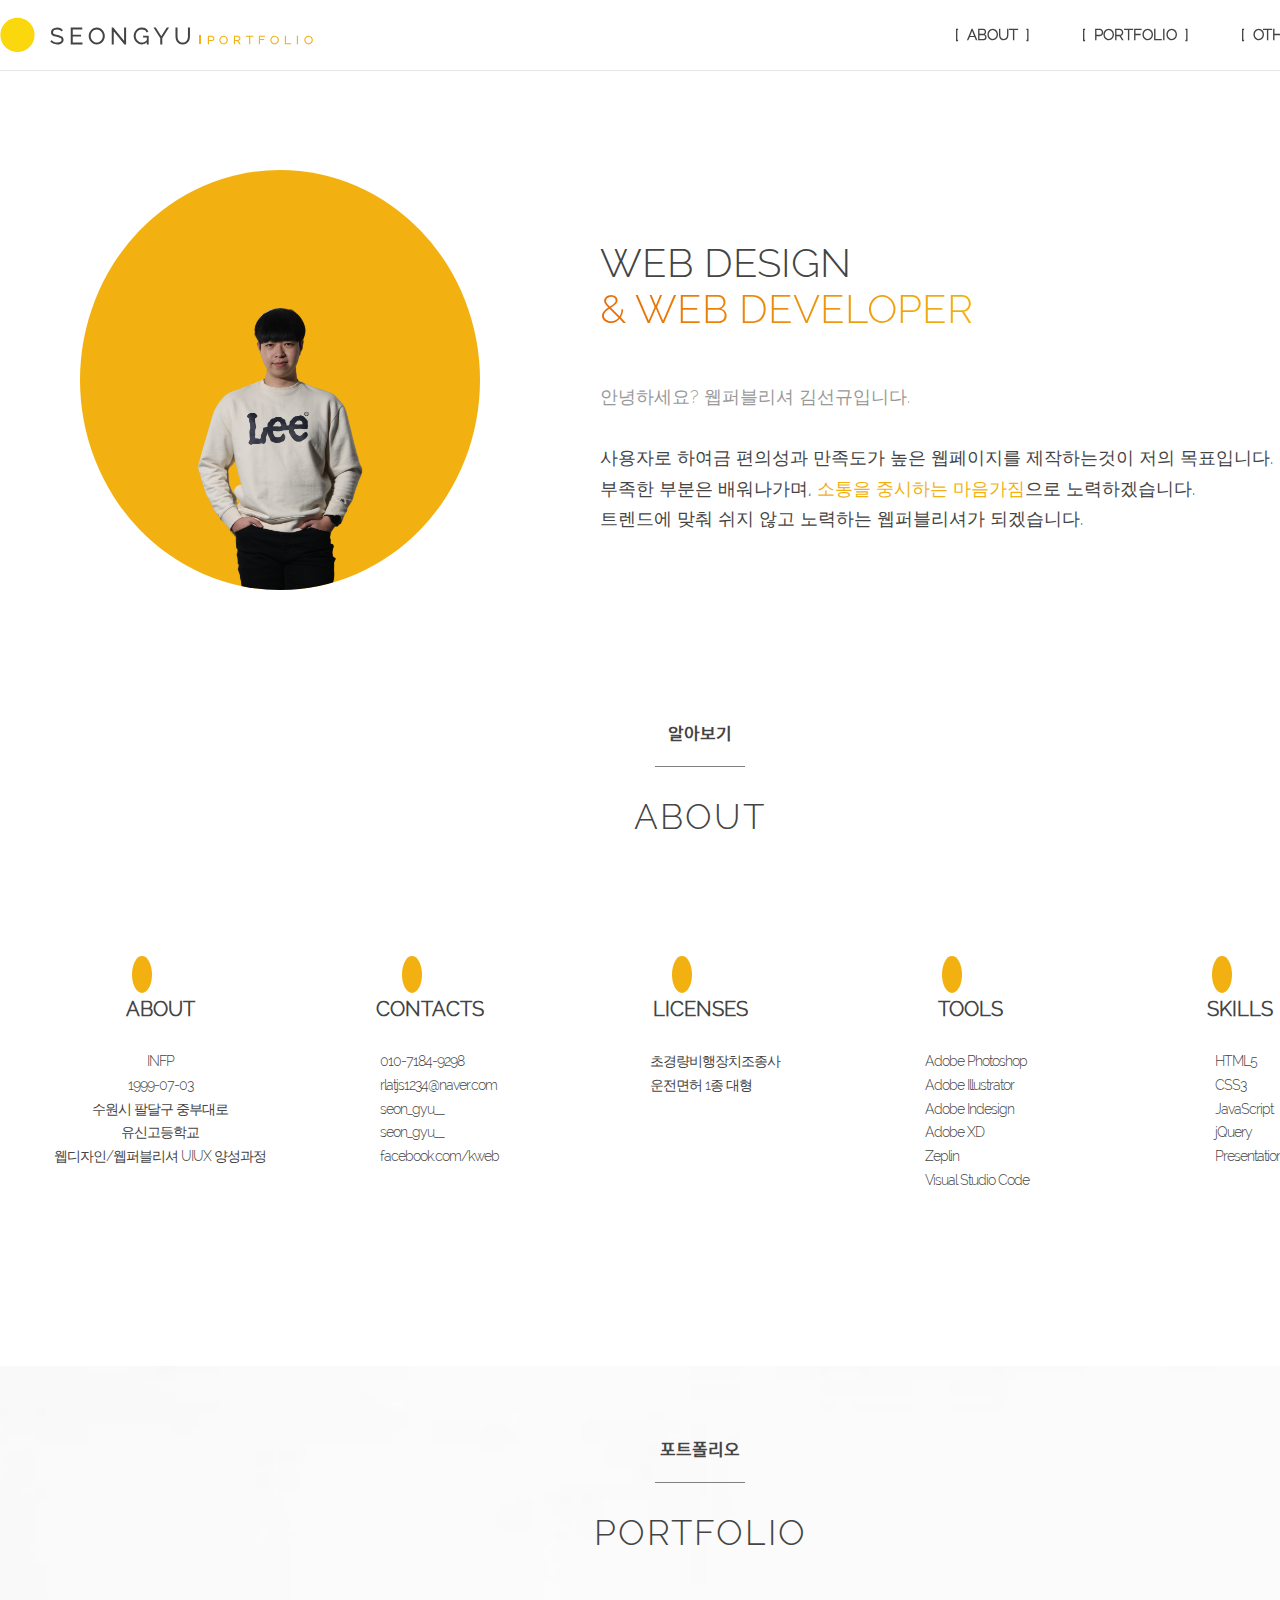
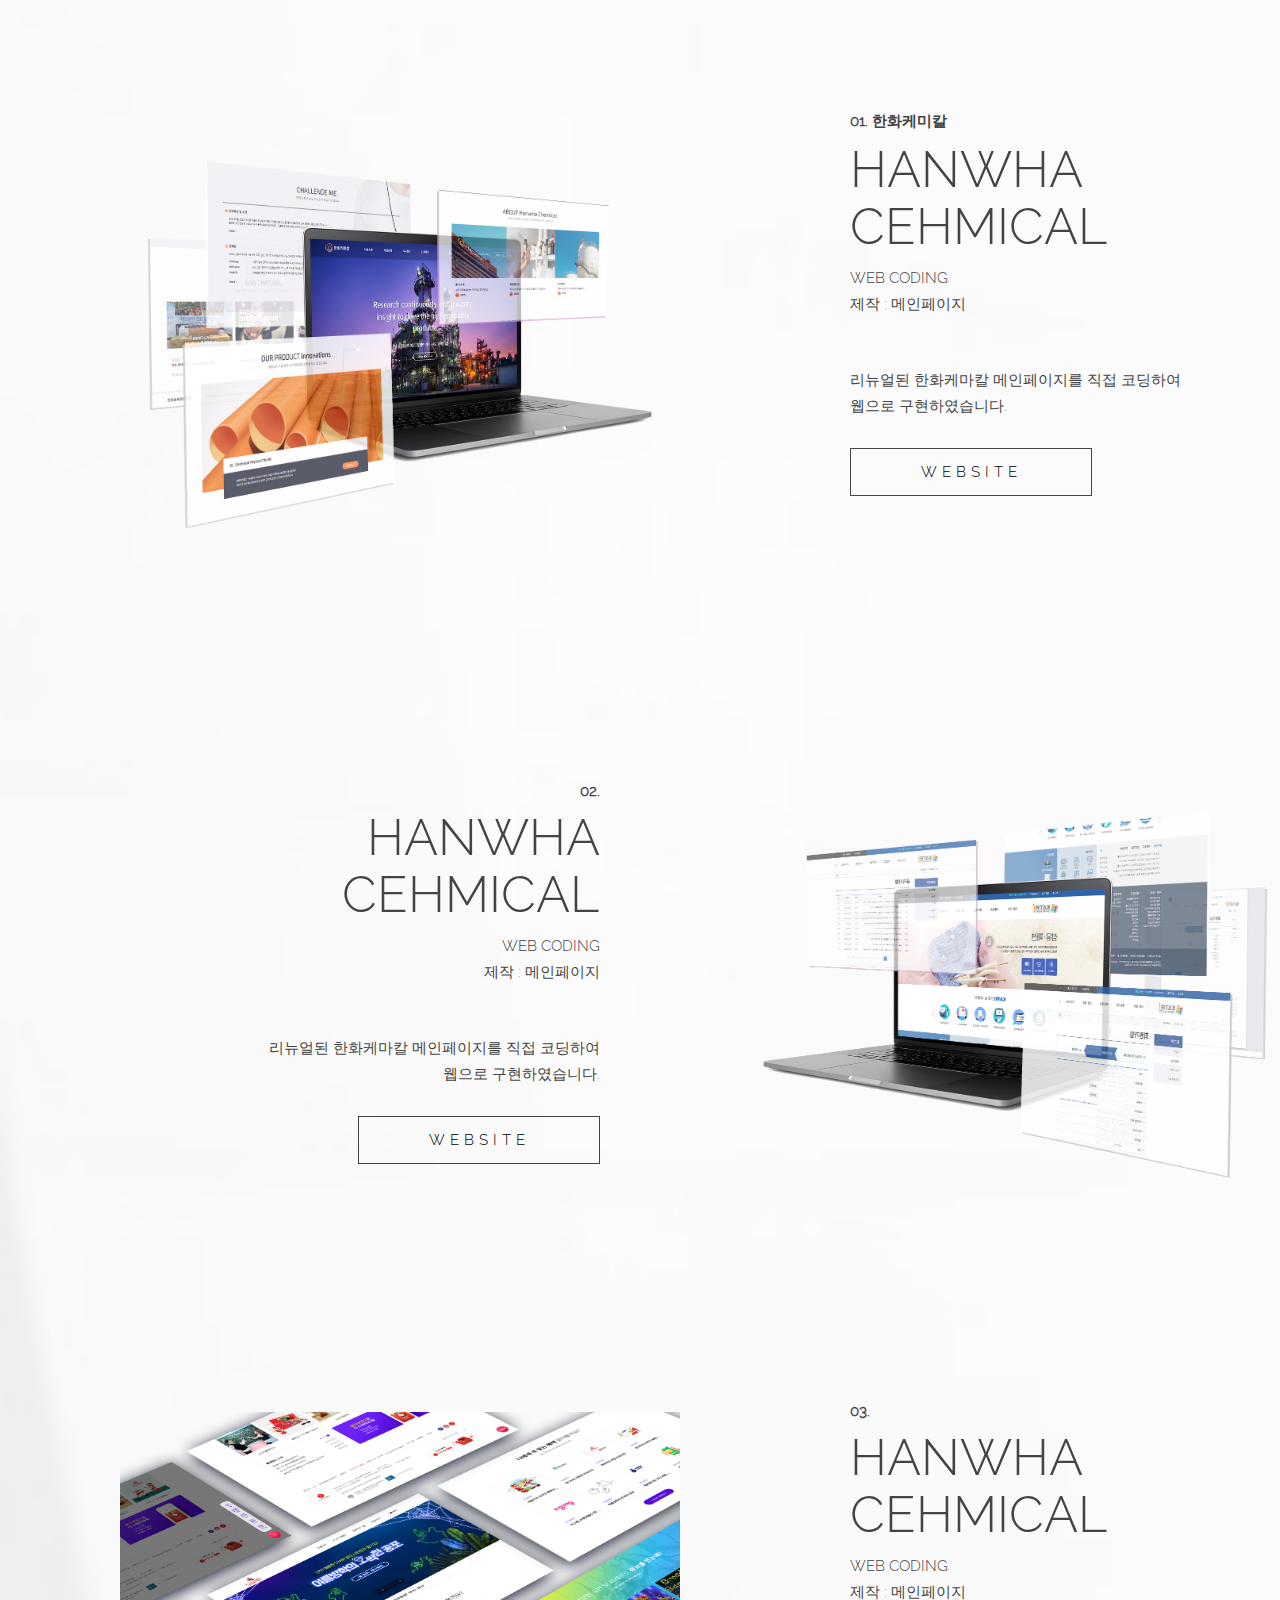
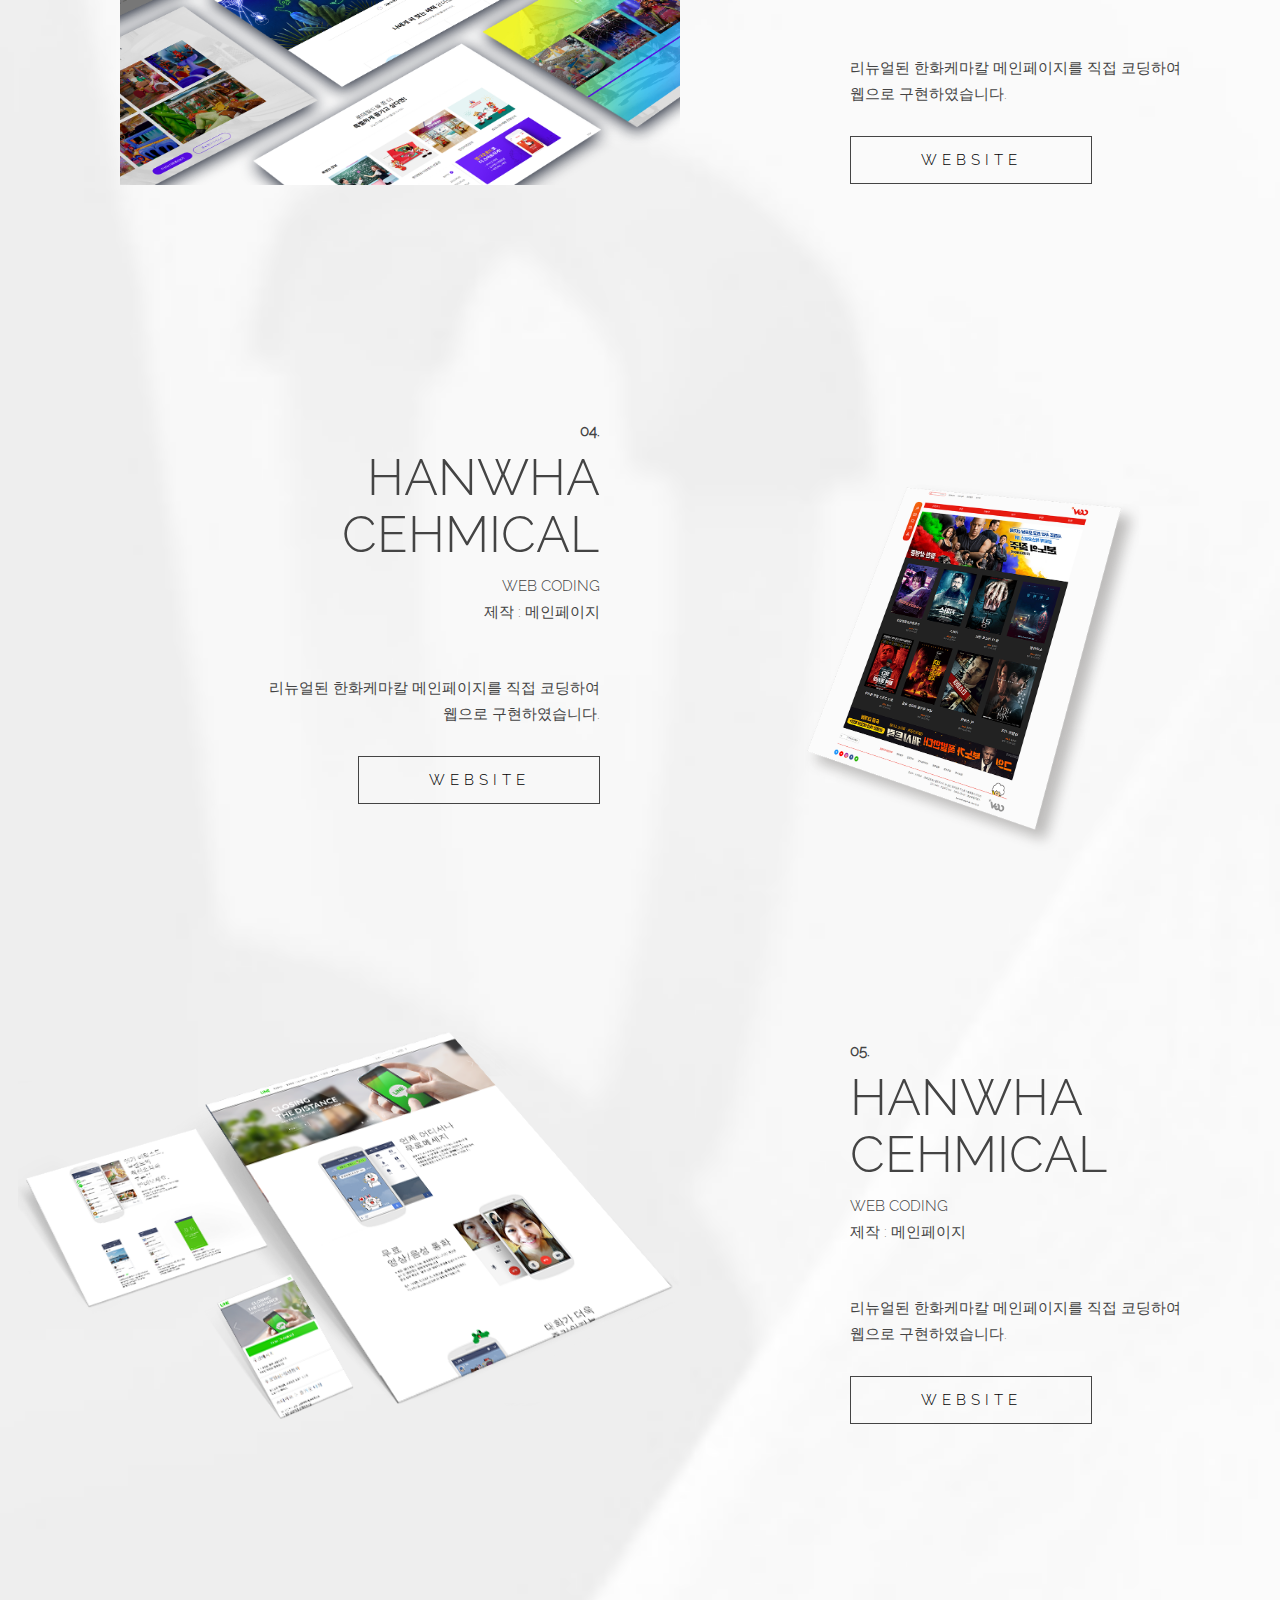
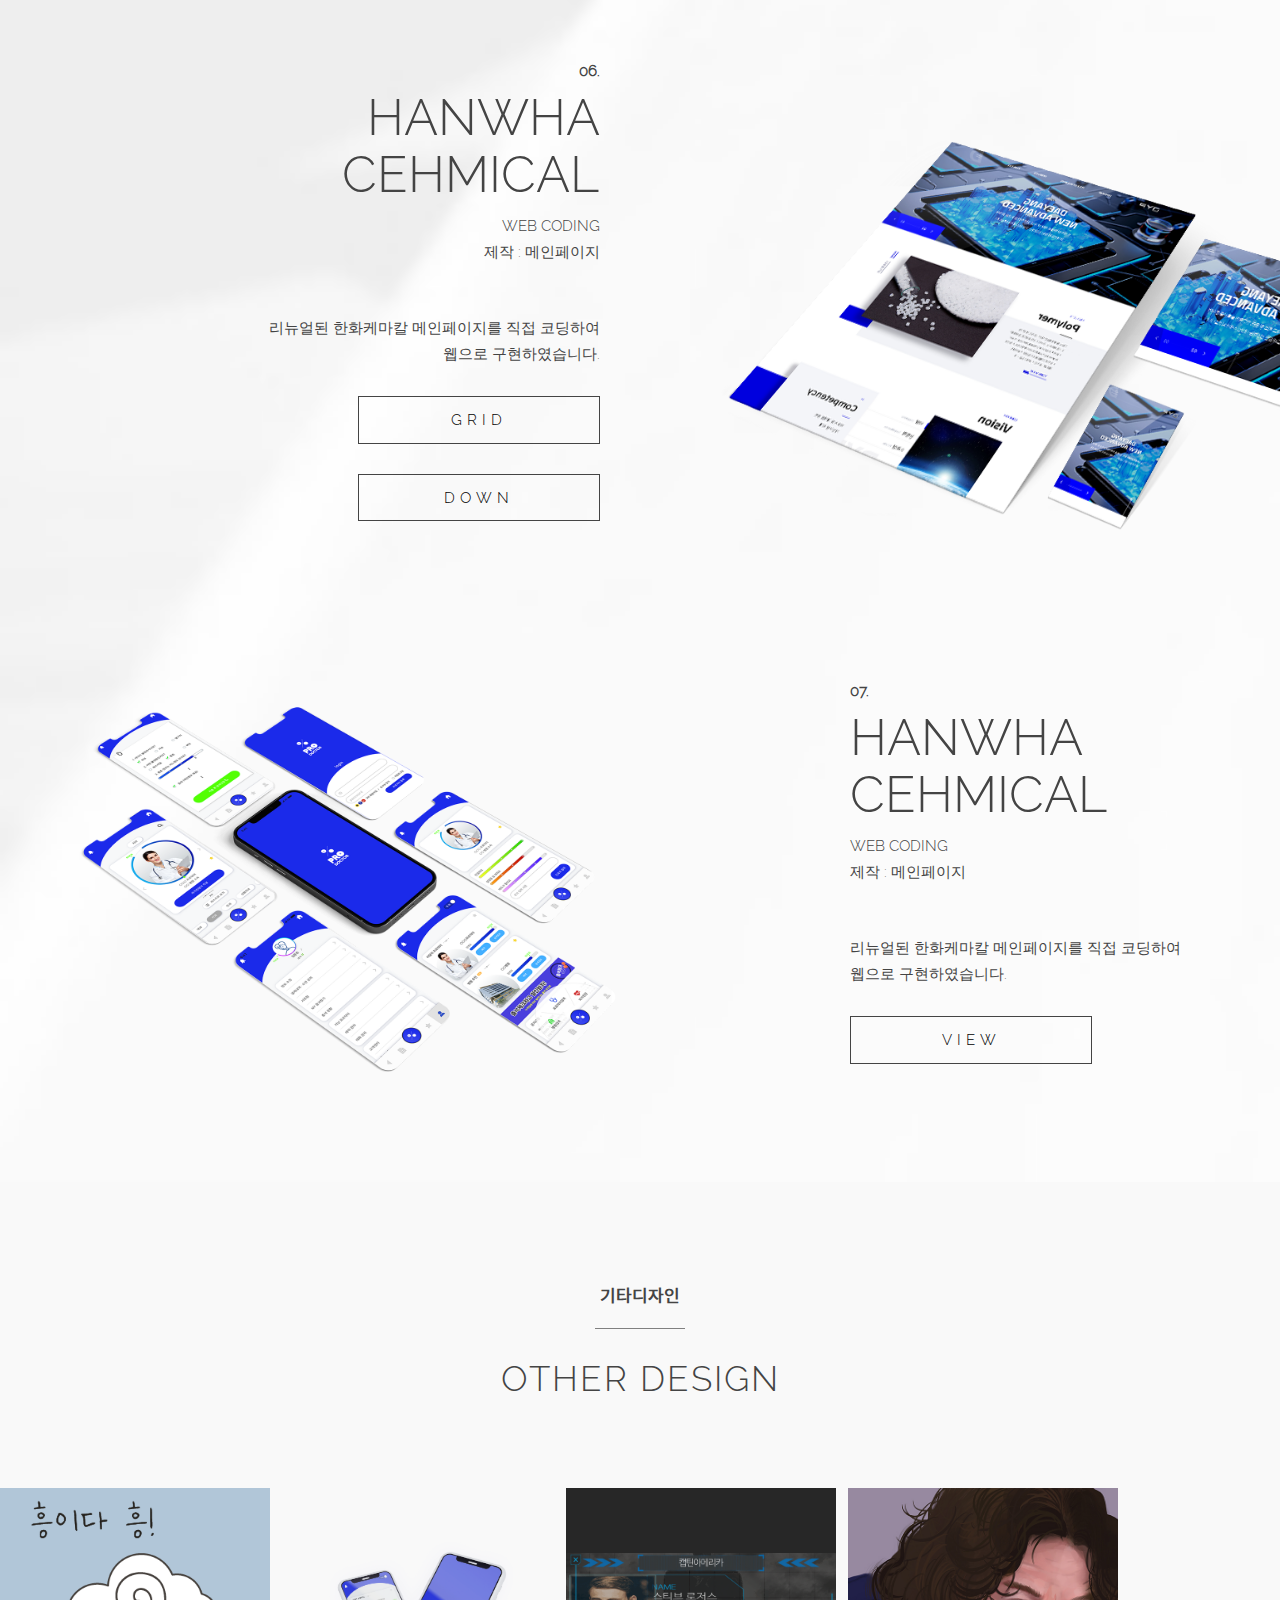
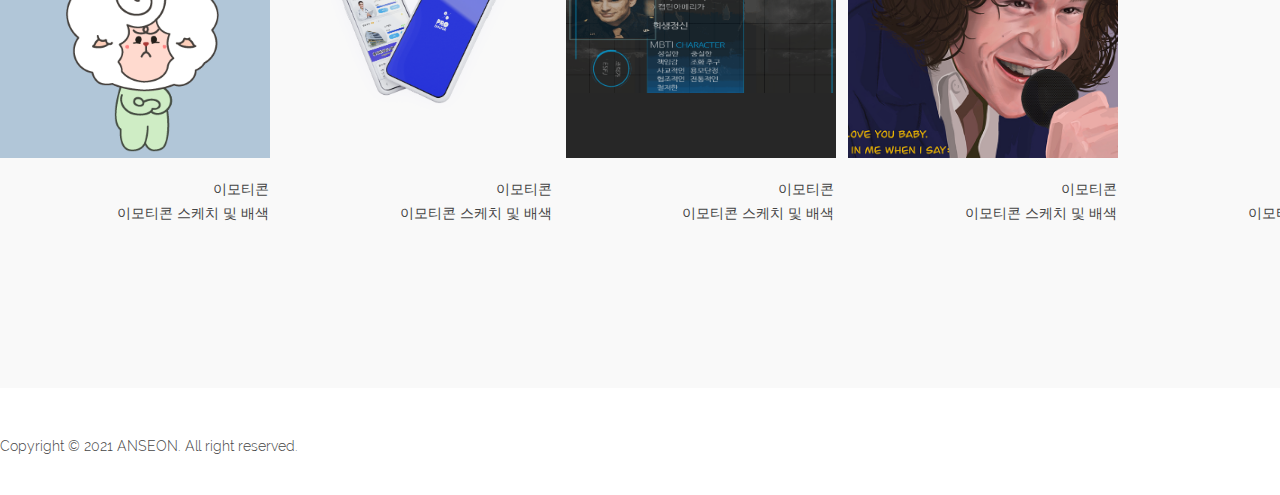
==== commit d7a42a4f: "Add files via upload" ====
--- a/index.html
+++ b/index.html
@@ -6,7 +6,7 @@
     <meta name="viewport" content="width=device-width, initial-scale=1.0">
     <title> 김선규 - 포트폴리오 </title>
 
-    <link rel="stylesheet" href="http://cdn.jsdelivr.net/npm/xeicon@2.3.3/xeicon.min.css">
+    <link rel="stylesheet" href="https://cdn.jsdelivr.net/npm/xeicon@2.3.3/xeicon.min.css">
     <link rel="stylesheet" href="./css/style.css">
     <link rel="shortcut icon" href="./images/fv.png" type="image/x-icon">
 
@@ -25,7 +25,7 @@
                 <!-- logo -->
                 <div class="logo fl">
                     <h1><a href="index.html"><span class="logoImg"></span>
-                    JISU <span class="pf">PORTFOLIO</span>
+                    SEONGYU <span class="pf">PORTFOLIO</span>
                     </a></h1>
                 </div>
                 <!-- menu -->
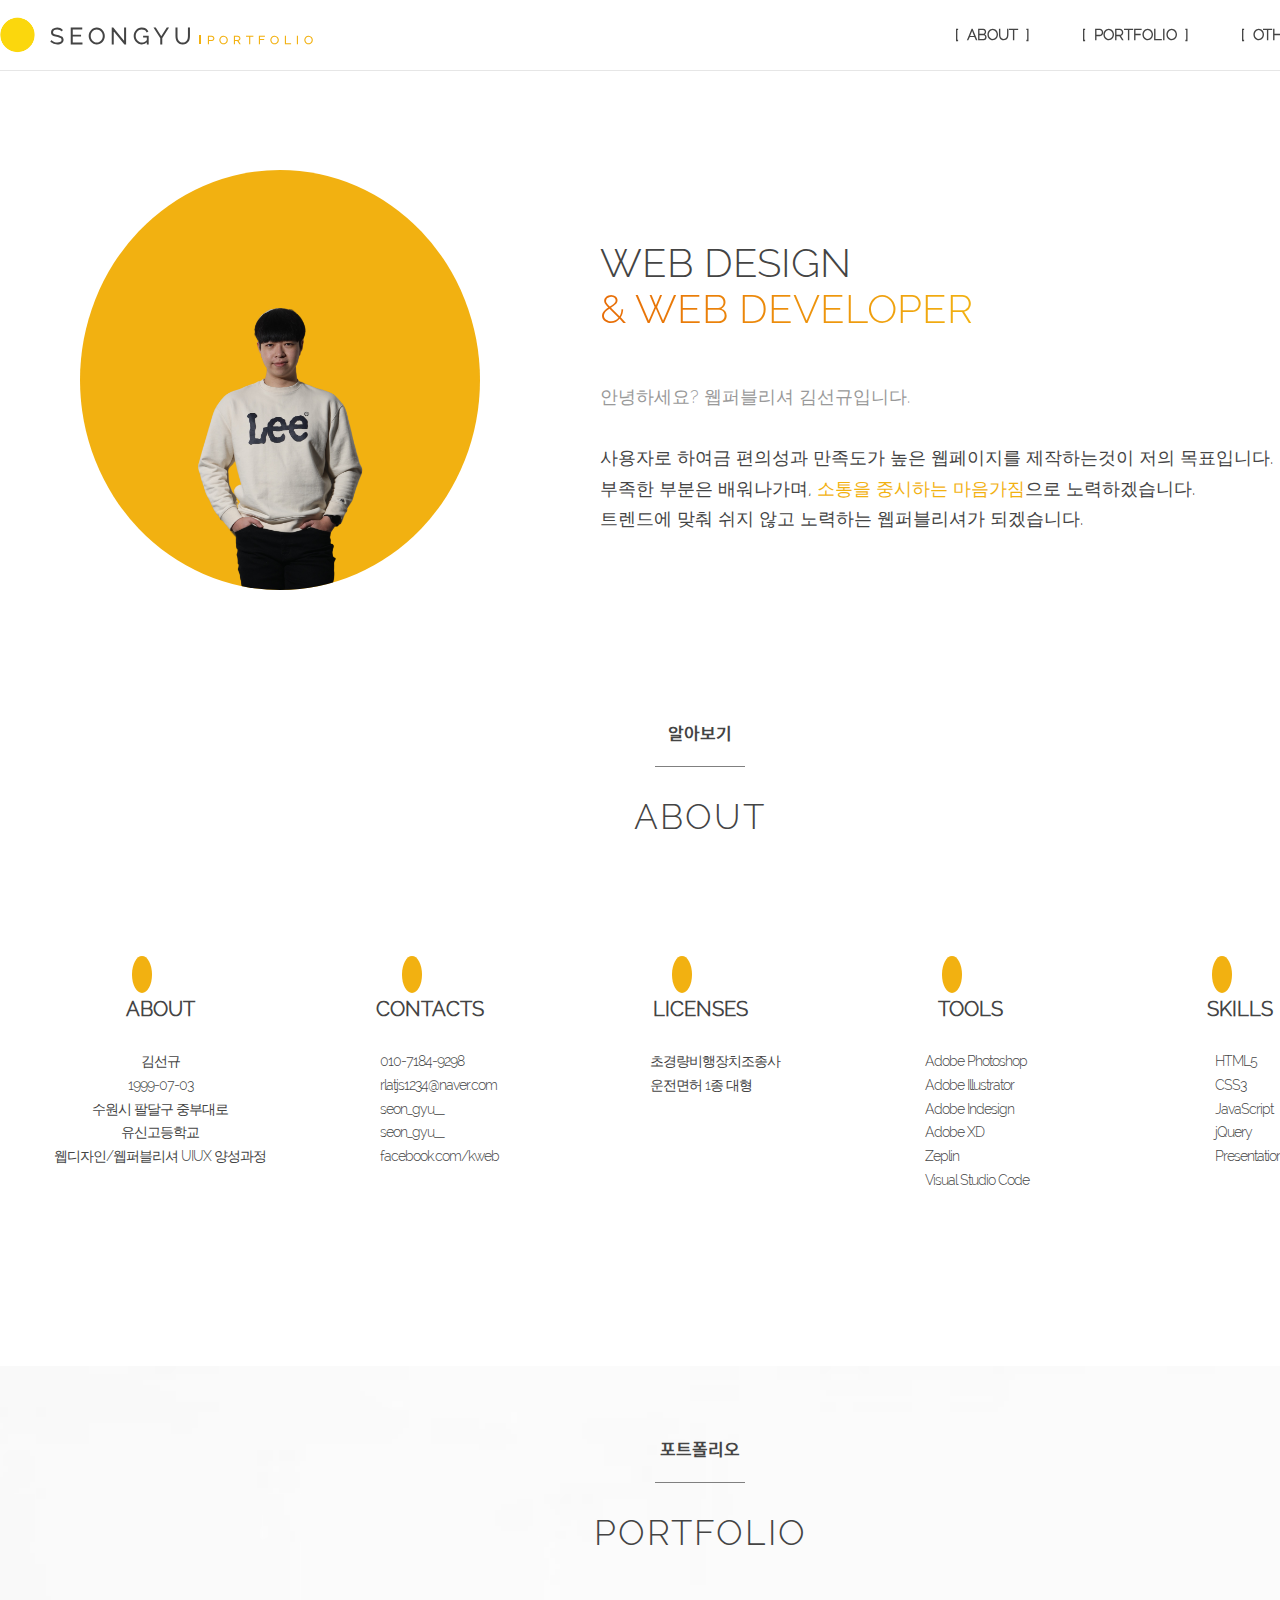
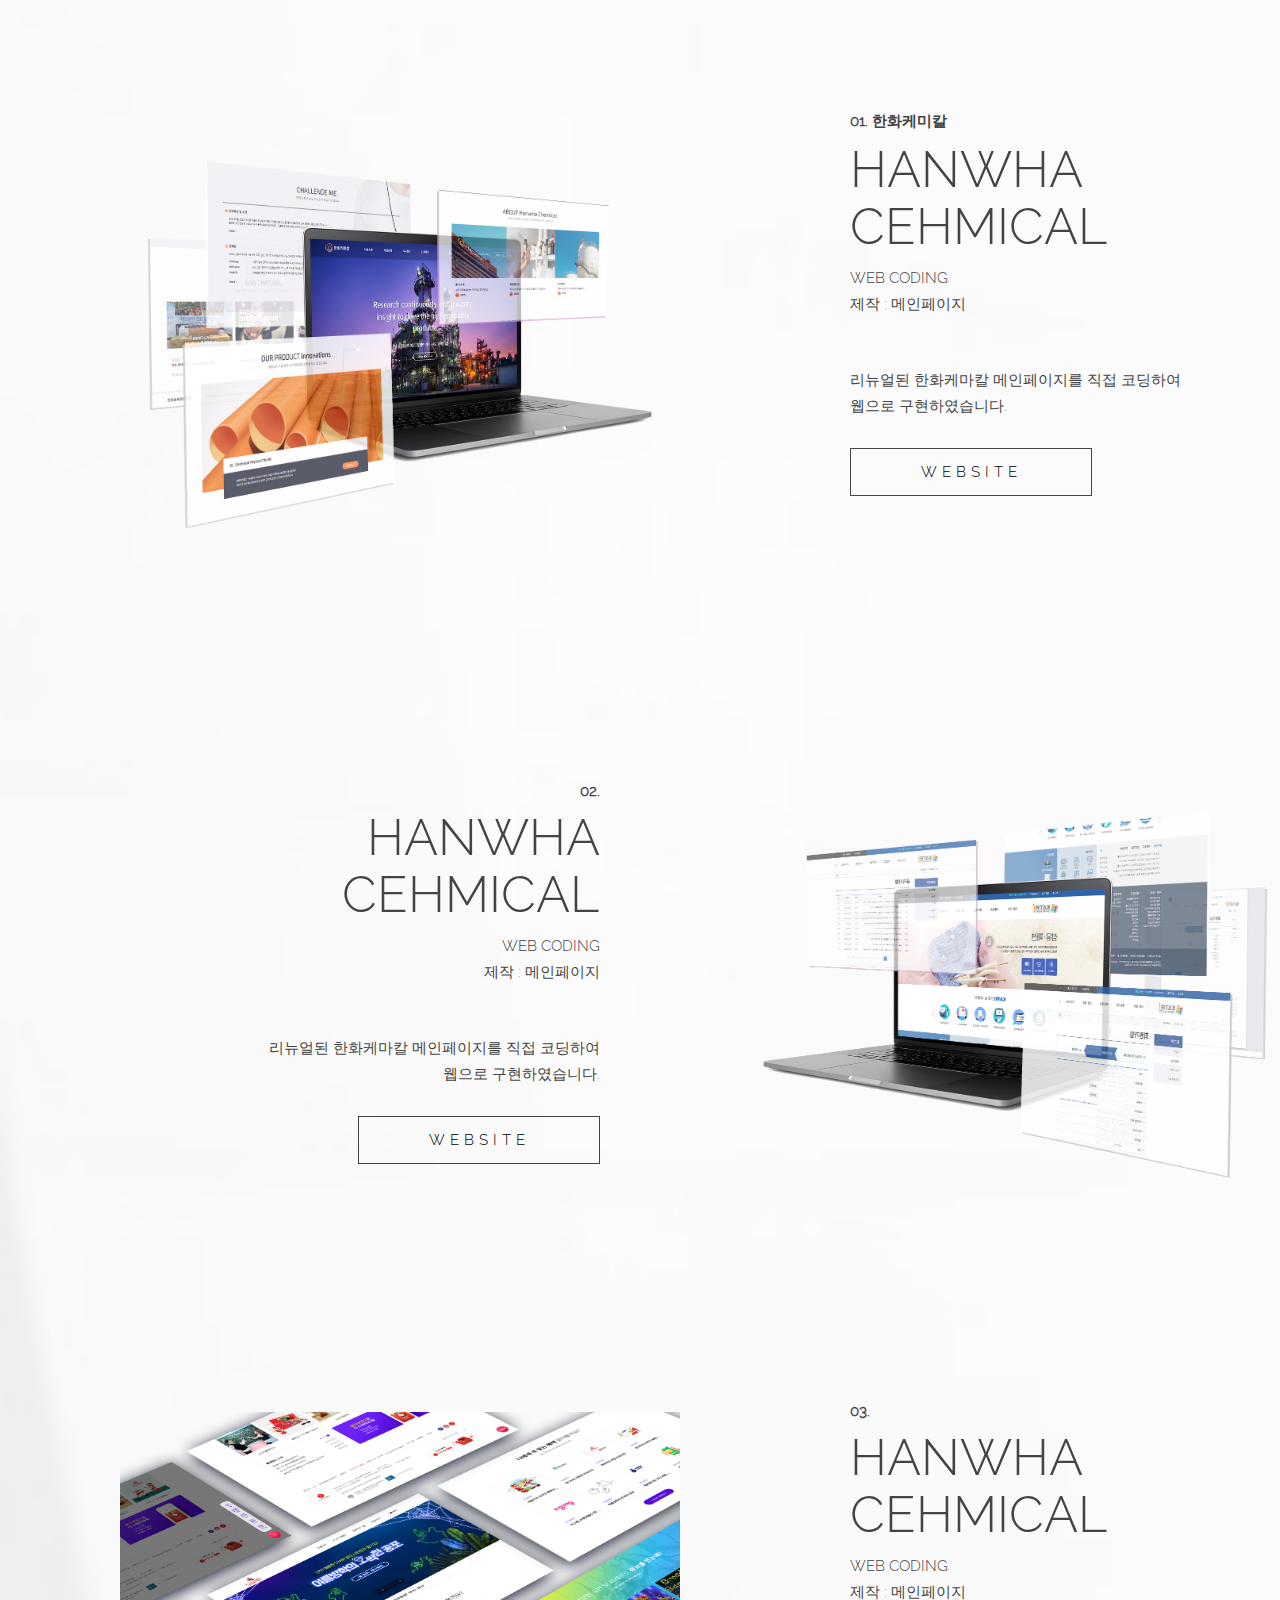
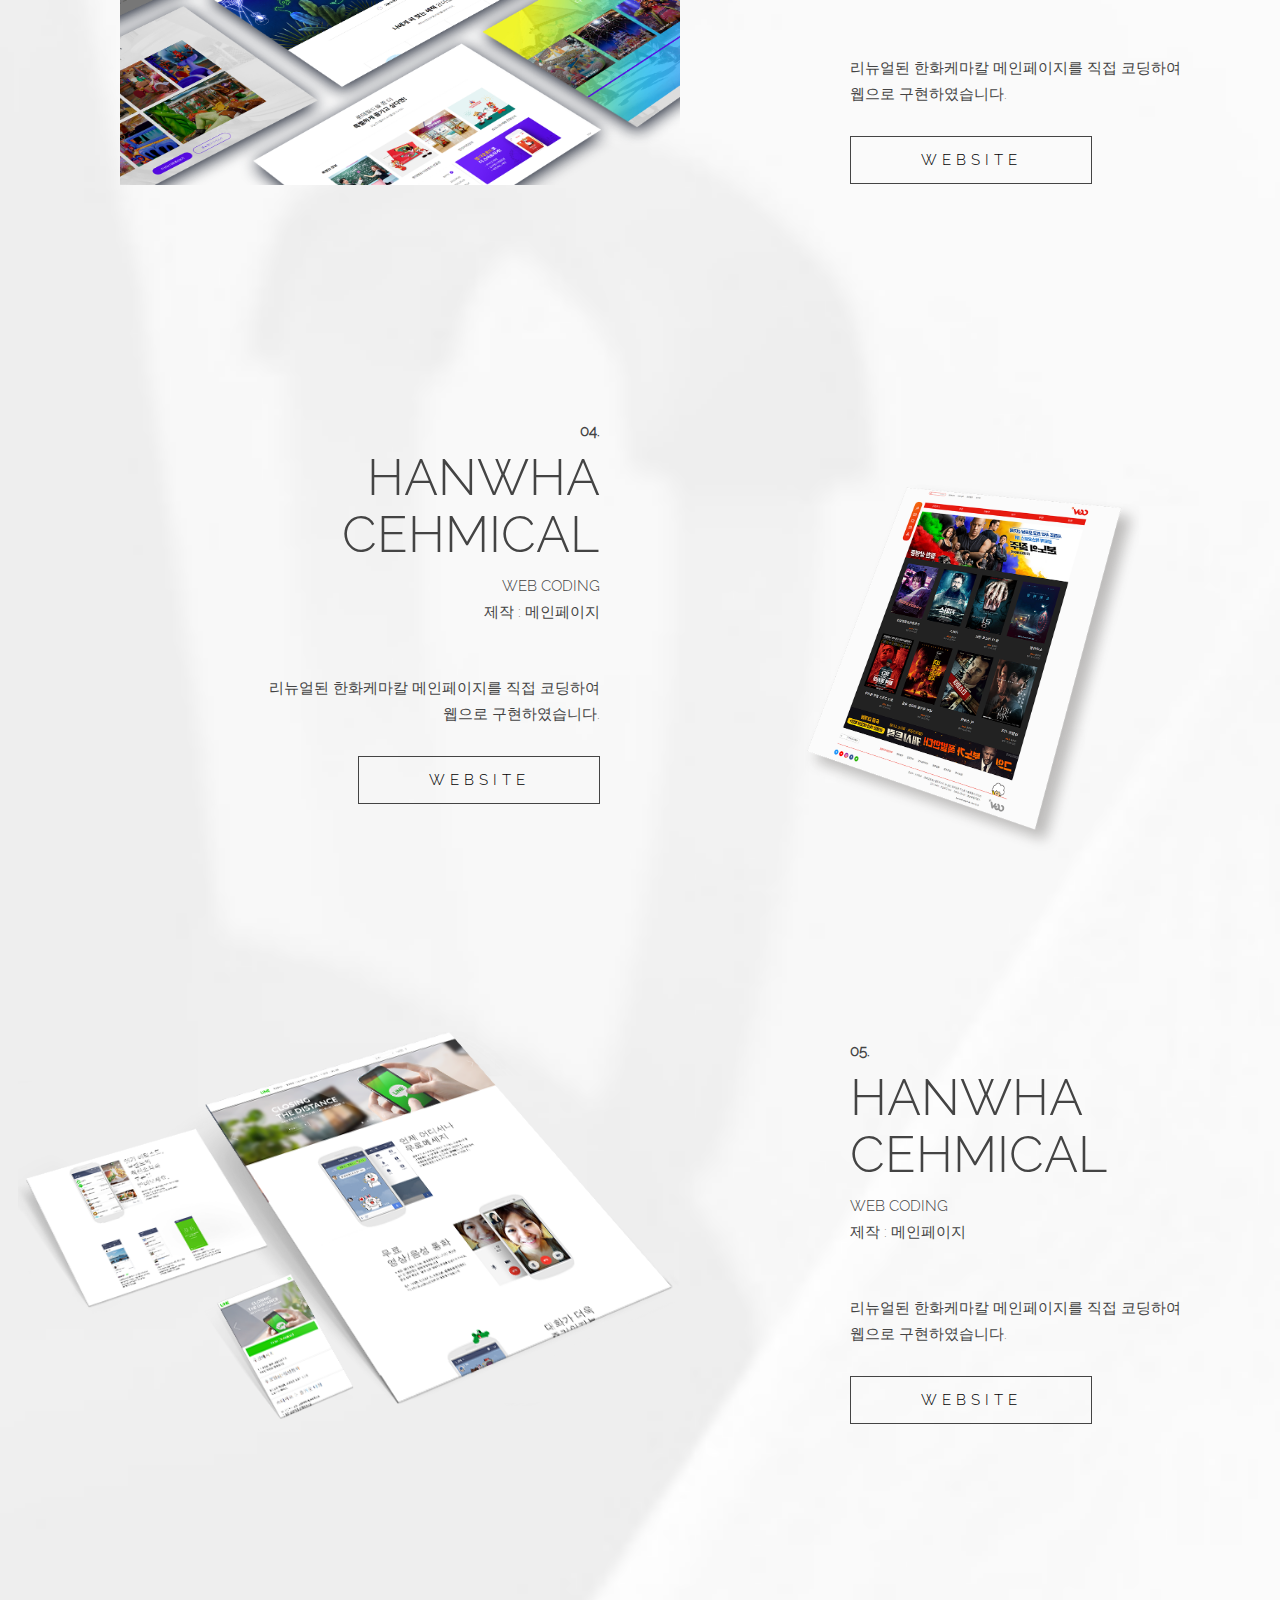
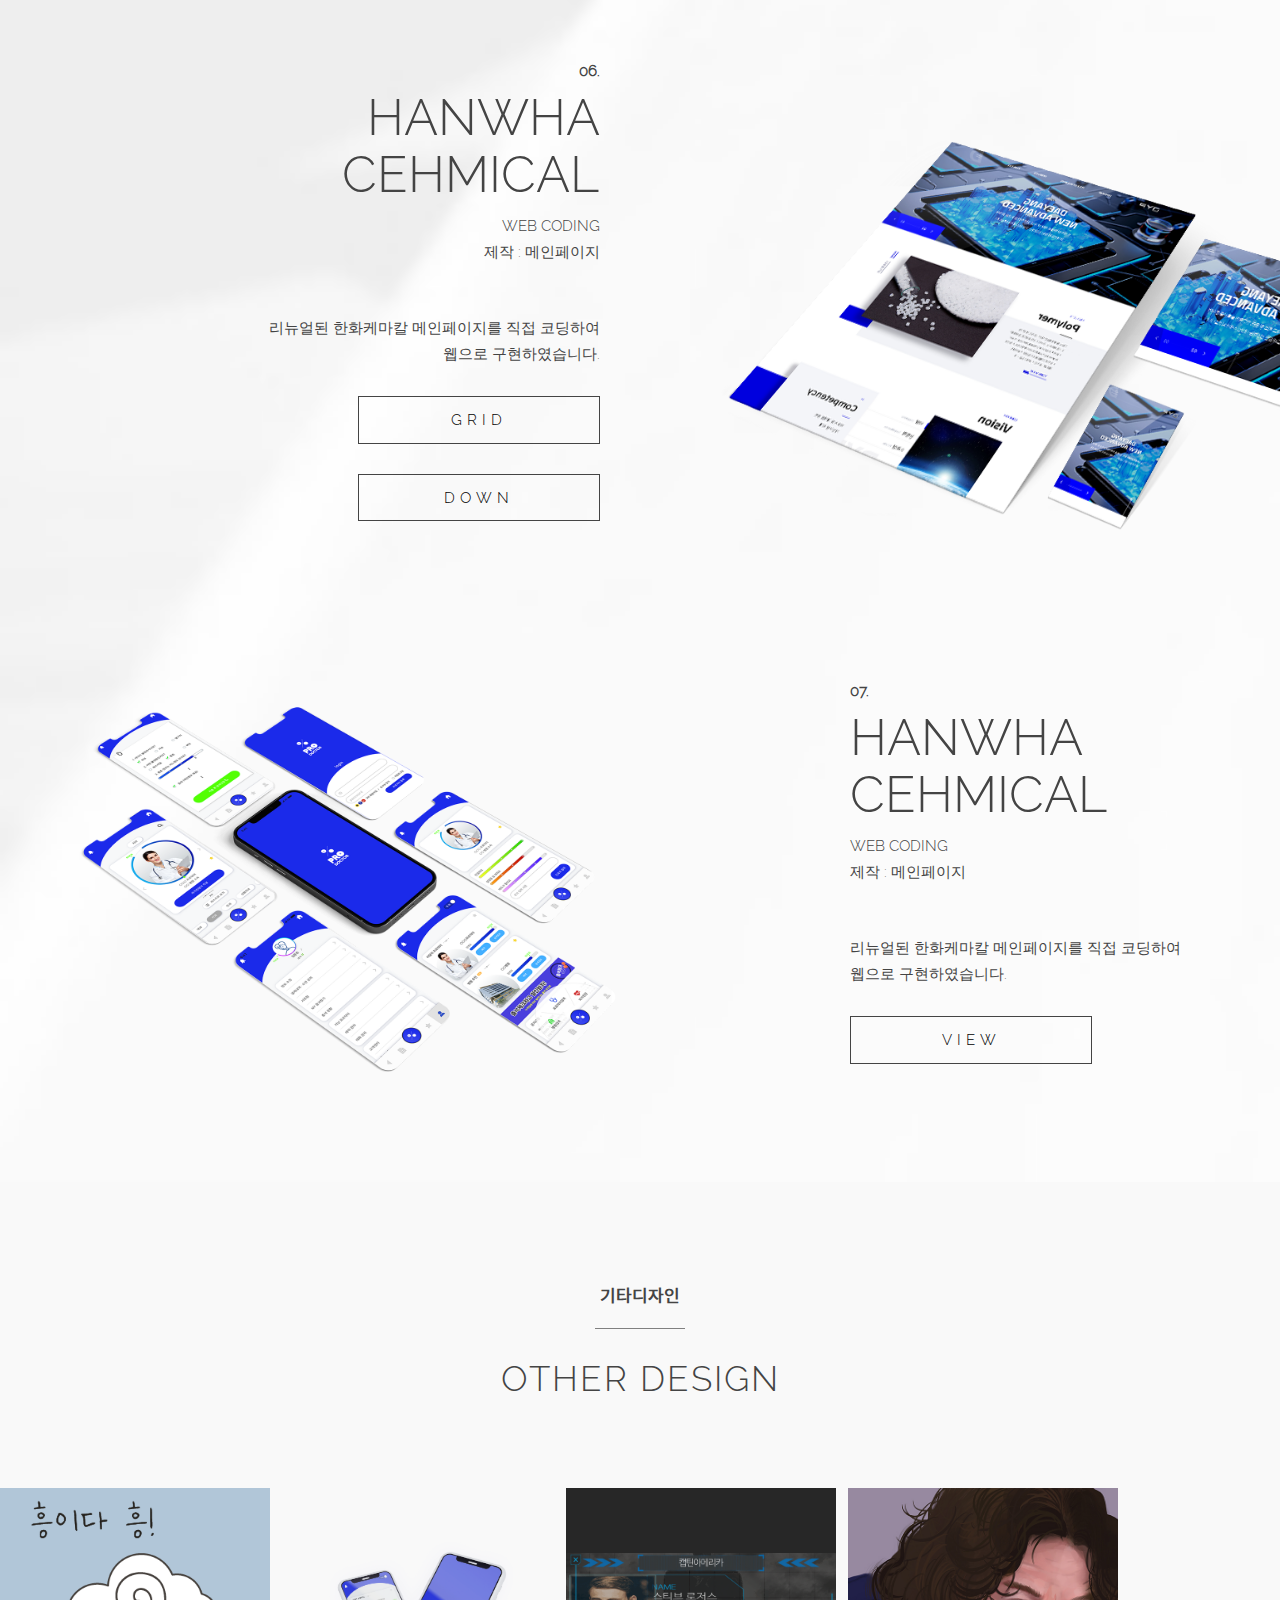
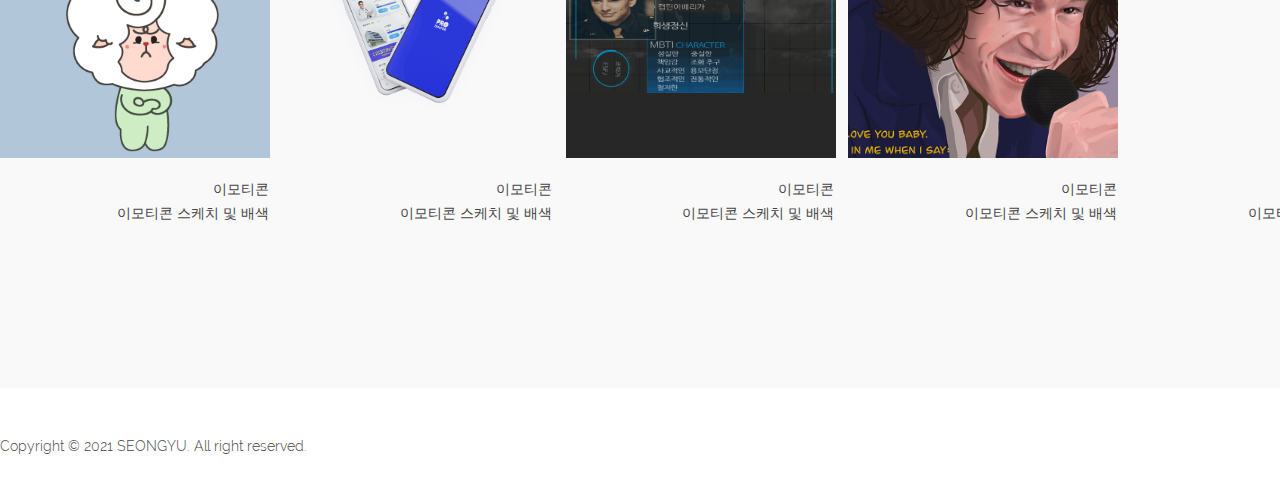
==== commit c38821e3: "Add files via upload" ====
--- a/index.html
+++ b/index.html
@@ -3,7 +3,6 @@
 <head>
     <meta charset="UTF-8">
     <meta http-equiv="X-UA-Compatible" content="IE=edge">
-    <meta name="viewport" content="width=device-width, initial-scale=1.0">
     <title> 김선규 - 포트폴리오 </title>
 
     <link rel="stylesheet" href="https://cdn.jsdelivr.net/npm/xeicon@2.3.3/xeicon.min.css">
@@ -83,7 +82,7 @@
                 <div class="box about fl"><i class="xi-user-plus xi-2x"></i>
                         <dl>
                             <dt>ABOUT</dt>
-                            <dd>INFP</dd>
+                            <dd>김선규</dd>
                             <dd>1999-07-03</dd>
                             <dd>수원시 팔달구 중부대로</dd>
                             <dd>유신고등학교</dd>
@@ -338,14 +337,14 @@
                <!-- phone.mail -->
                <!-- ul.sns>li.fl*3>a -->
                <ul class="sns">
-                   <li class="fl"><a href="tel:010-2627-1315"><i class="xi-mobile"></i></a></li>
-                   <li class="fl"><a href="75595@naver.com"><i class="xi-naver"></i></a></li>
-                   <li class="fl"><a href="suanseon7@gmail.com"><i class="xi-gmail"></i></a></li>
+                   <li class="fl"><a href="tel:010-7184-9298"><i class="xi-mobile"></i></a></li>
+                   <li class="fl"><a href="rlatjs1234@naver.com"><i class="xi-naver"></i></a></li>
+                   <li class="fl"><a href="rlatjsrb9298@gmail.com"><i class="xi-gmail"></i></a></li>
                </ul>
                <!-- copyright -->
                <div class="copy">
                    <p>
-                       Copyright &copy; 2021 ANSEON. All right reserved.
+                       Copyright &copy; 2021 SEONGYU. All right reserved.
                    </p>
                </div>
             </div>
